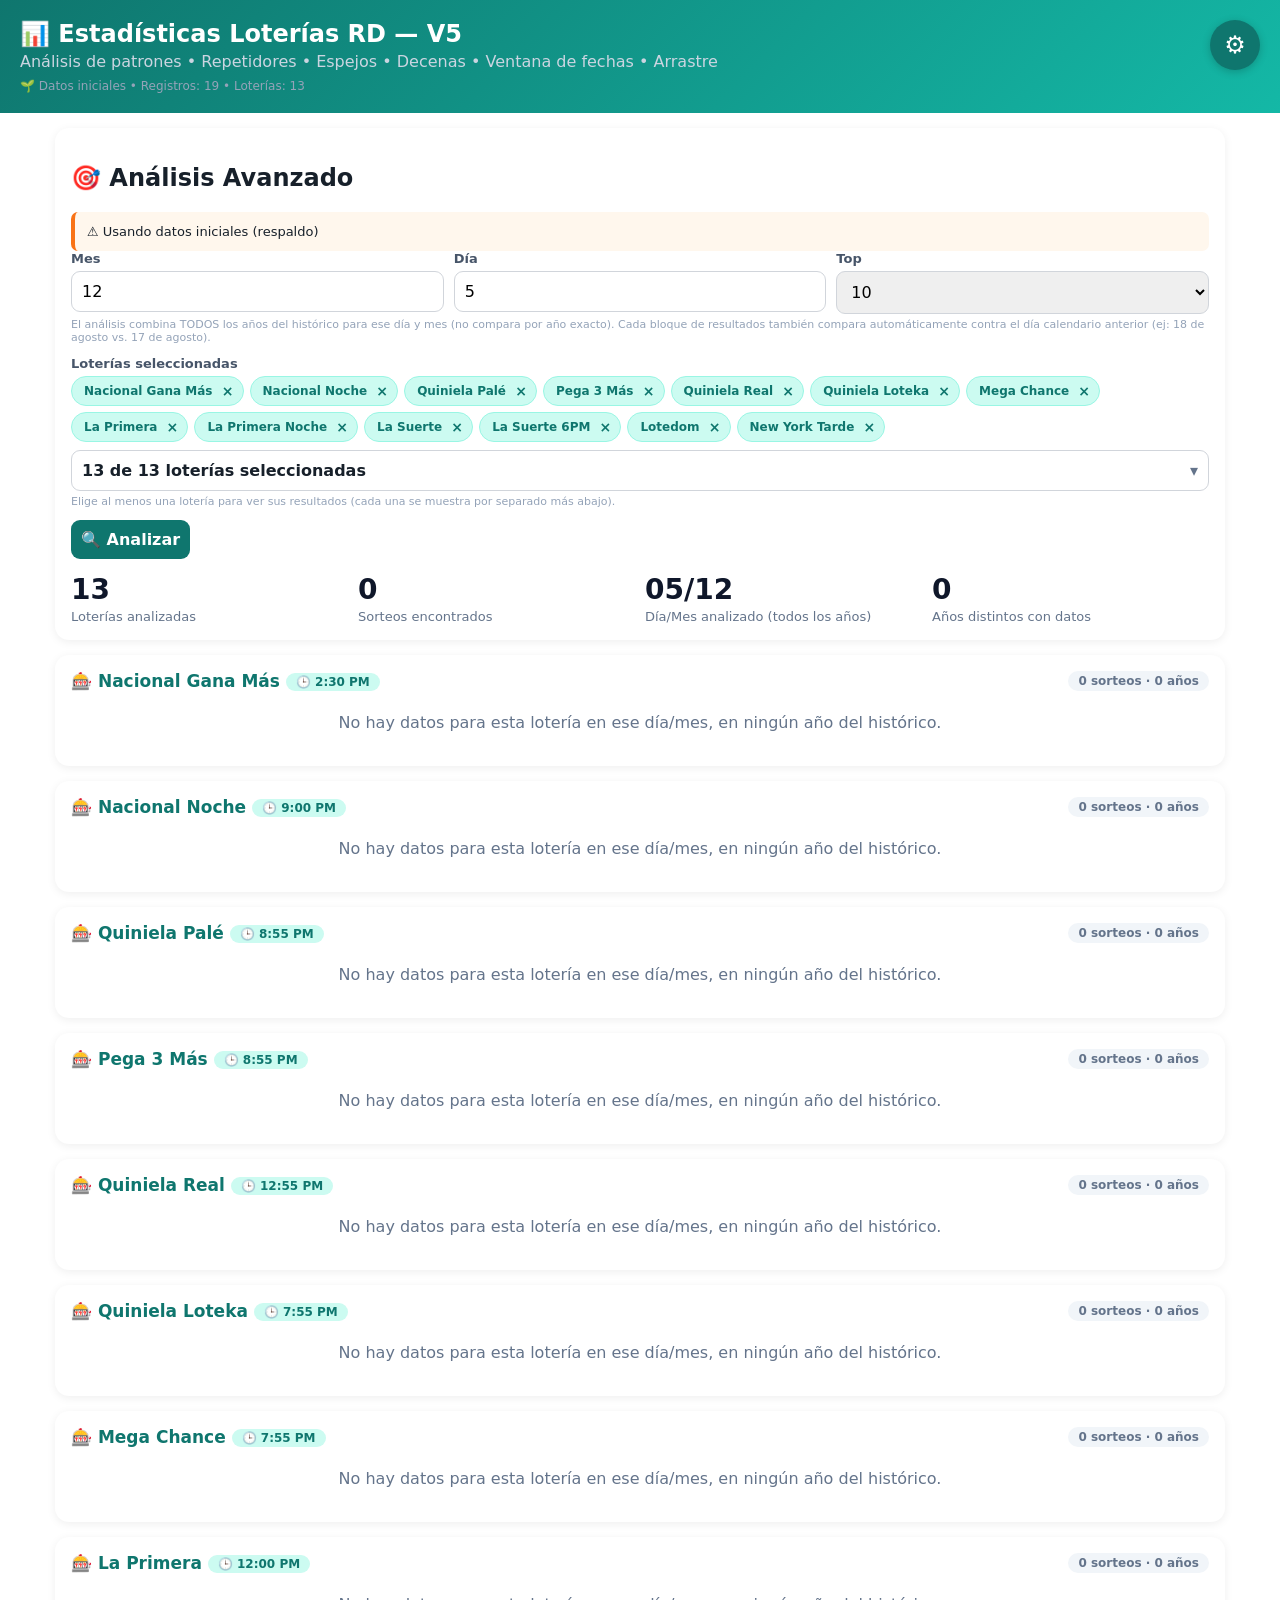
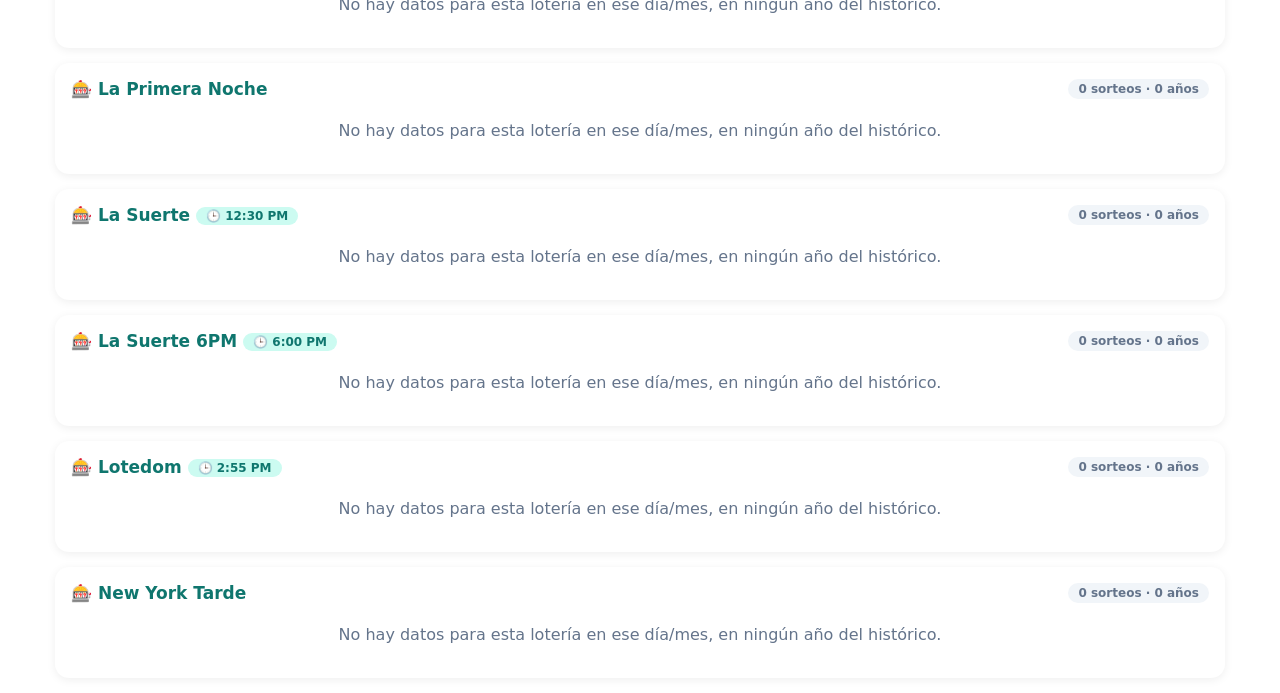
==== index.html @ 7880616b "actyualizar" ====
<!doctype html>
<html lang="es">
<head>
<meta charset="utf-8">
<meta name="viewport" content="width=device-width,initial-scale=1">
<title>Estadísticas RD · Versión 5</title>
<link rel="stylesheet" href="styles.css">
</head>
<body>
<header>
  <h1>📊 Estadísticas Loterías RD — V5</h1>
  <p>Análisis de patrones • Repetidores • Espejos • Decenas • Ventana de fechas • Arrastre</p>
  <div class="meta" id="data-source">Inicializando...</div>
  <div class="sync-banner" id="sync-banner"></div>
  <button class="settings-btn" onclick="toggleSettings()" title="Configuración">⚙️</button>
</header>

<main>
<section class="card">
  <h2>🎯 Análisis Avanzado</h2>
  <div id="data-init-status"></div>
  <div class="grid">
    <div><label>Mes</label><input id="month" type="number" min="1" max="12"></div>
    <div><label>Día</label><input id="day" type="number" min="1" max="31"></div>
    <div><label>Top</label><select id="top"><option value="10">10</option><option value="5">5</option><option value="15">15</option><option value="20">20</option></select></div>
  </div>
  <div class="hint">El análisis combina TODOS los años del histórico para ese día y mes (no compara por año exacto). Cada bloque de resultados también compara automáticamente contra el día calendario anterior (ej: 18 de agosto vs. 17 de agosto).</div>

  <div style="margin-top:12px">
    <label>Loterías seleccionadas</label>
    <div class="lottery-chips" id="lottery-chips">
      <span class="muted small" id="lottery-chips-empty">Ninguna lotería seleccionada todavía.</span>
    </div>

    <div class="lottery-dropdown" id="lottery-dropdown">
      <button type="button" class="lottery-dropdown-toggle" id="lottery-dropdown-toggle" onclick="toggleLotteryDropdown()">
        <span id="lottery-dropdown-label">Seleccionar loterías…</span>
        <span class="chev">▾</span>
      </button>
      <div class="lottery-dropdown-panel" id="lottery-dropdown-panel">
        <input id="lottery-search" type="text" placeholder="Buscar lotería... Ej: Nacional Gana   |   Nacional, Leidsa" oninput="handleLotterySearch()">
        <div class="hint">Espacios = coincide con TODAS las palabras (Y) · Comas = coincide con CUALQUIERA (O)</div>
        <div class="lottery-selector" id="lottery-selector" style="margin-top:8px"></div>
        <div class="actions" style="margin-top:8px">
          <button class="secondary" type="button" onclick="selectAllLotteries()">Seleccionar todas</button>
          <button class="secondary" type="button" onclick="clearAllLotteries()">Vaciar selección</button>
        </div>
      </div>
    </div>
    <div class="hint">Elige al menos una lotería para ver sus resultados (cada una se muestra por separado más abajo).</div>
  </div>

  <div class="actions"><button onclick="analyze()">🔍 Analizar</button></div>
  <div id="summary" class="grid" style="margin-top:14px"></div>
</section>

<div id="results-container"></div>

<section class="card settings-section">
  <h2>⚙️ Configuración</h2>
  <div class="data-status" id="data-source-badge" style="display:none"></div>
  <p class="muted">CSV: <b>fecha,loteria,n1,n2,n3</b>. Ejemplo: 2025-08-18,Leidsa,12,34,56 (el año se guarda pero el análisis combina todos los años)</p>
  <input id="file" type="file" accept=".csv,text/csv">
  <div class="actions">
    <button onclick="importCSV()">Importar CSV</button>
    <button class="secondary" onclick="downloadCSV()">Exportar histórico</button>
    <button class="secondary" onclick="refreshRemoteData(event)">Actualizar datos remotos</button>
    <button class="secondary" onclick="toggleHistory()">Ver tabla de datos</button>
    <button class="danger" onclick="resetData()">Restaurar datos iniciales</button>
  </div>
  <p id="status" class="muted" style="margin-top:8px"></p>

  <h3 style="margin-top:18px;font-size:15px">🕒 Horarios de los sorteos</h3>
  <p class="muted small">Horarios de referencia (lunes a sábado), pueden variar domingos/feriados o cambiar con el tiempo. Ajústalos si no coinciden con la realidad.</p>
  <div id="schedule-editor"></div>
  <div class="actions" style="margin-top:8px">
    <button class="secondary" type="button" onclick="saveScheduleFromEditor()">Guardar horarios</button>
  </div>
</section>

<section class="card history-section">
  <h2>📚 Datos Cargados (<span id="total-records">0</span> registros)</h2>
  <div id="history"></div>
  <div class="good small" style="margin-top:12px">✓ Base con 3+ años de histórico. Datos remoto se sincroniza automáticamente.</div>
  <div class="warning small">⚠️ El ranking describe frecuencias históricas. No predice sorteos ni cambia probabilidades matemáticas.</div>
</section>
</main>

<script src="script.js" defer></script>
</body>
</html>
---- styles.css ----
* {
  box-sizing: border-box;
}
body {
  margin: 0;
  background: #fff;
  color: #17202a;
  font-family: system-ui, -apple-system, Segoe UI, Roboto, sans-serif;
}

header {
  background: linear-gradient(135deg, #0f766e 0%, #14b8a6 100%);
  color: #fff;
  padding: 20px;
}
header h1 {
  margin: 0 0 4px;
  font-size: 24px;
}
header p {
  margin: 0;
  color: #cbd5e1;
}
header .meta {
  font-size: 12px;
  color: #94a3b8;
  margin-top: 8px;
}

main {
  max-width: 1200px;
  margin: auto;
  padding: 15px;
}
.card {
  background: #fff;
  border-radius: 14px;
  padding: 16px;
  margin-bottom: 15px;
  box-shadow: 0 2px 10px #0001;
}

.grid {
  display: grid;
  grid-template-columns: repeat(auto-fit, minmax(160px, 1fr));
  gap: 10px;
}
label {
  font-size: 13px;
  font-weight: 700;
  display: block;
  margin-bottom: 5px;
  color: #475569;
}

input, select, button {
  width: 100%;
  padding: 10px;
  border: 1px solid #d1d5db;
  border-radius: 9px;
  font: inherit;
}
button {
  background: #0f766e;
  color: #fff;
  border: 0;
  font-weight: 700;
  cursor: pointer;
  transition: all .2s;
}
button:hover {
  background: #0d6b63;
  transform: translateY(-1px);
  box-shadow: 0 4px 12px #0002;
}
button:active {
  transform: translateY(0);
}
button:disabled {
  opacity: .6;
  cursor: wait;
  transform: none;
}

.actions {
  display: flex;
  gap: 8px;
  flex-wrap: wrap;
  margin-top: 12px;
}
.actions button {
  width: auto;
}
.secondary {
  background: #e5e7eb;
  color: #111827;
}
.secondary:hover {
  background: #d1d5db;
}
.danger {
  background: #b91c1c;
}
/* BUG corregido: el hover original (#a16161) rompía el patrón "oscurecer un
   poco el mismo tono" que usan .secondary y el botón base; además el matiz
   marrón no correspondía al rojo de .danger. Ahora oscurece el mismo rojo. */
.danger:hover {
  background: #991b1b;
}

.loading {
  display: inline-flex;
  align-items: center;
  gap: 6px;
  color: #64748b;
  font-size: 13px;
}
.spinner {
  width: 14px;
  height: 14px;
  border: 2px solid #e5e7eb;
  border-top-color: #111827;
  border-radius: 50%;
  animation: spin .6s linear infinite;
}
@keyframes spin {
  to {
    transform: rotate(360deg);
  }
}

table {
  width: 100%;
  border-collapse: collapse;
  margin-top: 10px;
}
th, td {
  padding: 10px;
  border-bottom: 1px solid #e5e7eb;
  text-align: left;
}
th {
  background: #f8fafc;
  font-weight: 700;
  color: #334155;
  font-size: 13px;
}

.num {
  display: inline-block;
  padding: 5px 10px;
  border-radius: 6px;
  background: #eef2ff;
  font-weight: 800;
  font-size: 13px;
  margin: 2px;
  position: relative;
}
.num.hot {
  background: linear-gradient(135deg, #fecaca, #fca5a5);
  color: #991b1b;
}
.num.cold {
  background: linear-gradient(135deg, #cffafe, #a5f3fc);
  color: #164e63;
}
.num.recommended {
  background: linear-gradient(135deg, #e9d5ff, #d8b4fe);
  color: #581c87;
}
.hot::before {
  content: '🔥';
  margin-right: 4px;
}
.cold::before {
  content: '❄️';
  margin-right: 4px;
}
.recommended::before {
  content: '✨';
  margin-right: 4px;
}

.stars {
  letter-spacing: 2px;
  font-size: 18px;
  color: #fbbf24;
}

.stat {
  font-size: 28px;
  font-weight: 800;
  color: #0f172a;
}
.stat-label {
  font-size: 13px;
  color: #64748b;
  margin-top: 3px;
}

.muted {
  font-size: 13px;
  color: #64748b;
}
.warning {
  padding: 12px;
  background: #fff7ed;
  border-left: 4px solid #f97316;
  border-radius: 7px;
  margin-top: 12px;
  font-size: 13px;
}

.empty {
  padding: 18px;
  text-align: center;
  color: #64748b;
}
.good {
  background: #ecfdf5;
  border-left: 4px solid #10b981;
  padding: 10px;
  border-radius: 7px;
  color: #065f46;
}

.small {
  font-size: 12px;
}
.success {
  color: #059669;
  font-weight: 600;
}
.error {
  color: #dc2626;
  font-weight: 600;
}

.progress-bar-container {
  display: flex;
  align-items: center;
  gap: 8px;
  width: 100%;
}
.progress-bar {
  flex: 1;
  height: 20px;
  background: #f1f5f9;
  border-radius: 4px;
  overflow: hidden;
  position: relative;
}
.progress-fill {
  height: 100%;
  border-radius: 4px;
  display: flex;
  align-items: center;
  justify-content: center;
  font-size: 11px;
  color: #fff;
  font-weight: 700;
  transition: width .3s ease;
}
.progress-fill.bar-hot {
  background: linear-gradient(90deg, #f97316, #ef4444);
}
.progress-fill.bar-normal {
  background: linear-gradient(90deg, #3b82f6, #60a5fa);
}
.frequency-count {
  min-width: 35px;
  text-align: right;
  font-weight: 700;
}

.data-status {
  display: flex;
  align-items: center;
  gap: 6px;
  padding: 10px;
  background: #f0f9ff;
  border-radius: 7px;
  border-left: 4px solid #0284c7;
  font-size: 12px;
  margin-bottom: 10px;
}
.data-status.remote {
  border-left-color: #10b981;
}
.data-status.local {
  border-left-color: #f59e0b;
}
.data-status.seed {
  border-left-color: #8b5cf6;
}

.lottery-selector {
  max-height: 250px;
  overflow-y: auto;
  border: 1px solid #e5e7eb;
  border-radius: 6px;
  background: #fff;
}
.lottery-option {
  padding: 8px 12px;
  cursor: pointer;
  border-bottom: 1px solid #f1f5f9;
  transition: all .15s;
  background: #fff;
  color: #333;
}
.lottery-option:hover {
  background: #f0fdf4;
  color: #15803d;
}
.lottery-option.selected {
  background: #dcfce7;
  color: #15803d;
  font-weight: 700;
  border-left: 4px solid #22c55e;
}

.section-title {
  font-size: 12px;
  font-weight: 700;
  color: #94a3b8;
  padding: 6px 12px;
  background: #f8fafc;
  border-bottom: 1px solid #e5e7eb;
  margin: 0;
}

.insights-grid {
  display: grid;
  grid-template-columns: repeat(auto-fit, minmax(200px, 1fr));
  gap: 12px;
  margin-top: 12px;
}
.insight-card {
  background: linear-gradient(135deg, #f8fafc, #f1f5f9);
  border: 1px solid #e5e7eb;
  border-radius: 8px;
  padding: 12px;
  font-size: 12px;
}
.insight-card strong {
  display: block;
  color: #0f172a;
  margin-bottom: 4px;
}

.history-section {
  display: none;
}
.history-section.visible {
  display: block;
}
.settings-section {
  display: none;
}
.settings-section.visible {
  display: block;
}

.settings-btn {
  position: fixed;
  top: 20px;
  right: 20px;
  width: 50px;
  height: 50px;
  border-radius: 50%;
  background: #0f766e;
  color: #fff;
  border: none;
  font-size: 24px;
  cursor: pointer;
  box-shadow: 0 2px 8px #0003;
  z-index: 999;
}

.hint {
  font-size: 11px;
  color: #94a3b8;
  margin-top: 4px;
}

.sync-banner {
  display: none;
  align-items: center;
  gap: 8px;
  padding: 10px 12px;
  border-radius: 7px;
  font-size: 13px;
  font-weight: 600;
  margin-top: 10px;
}
.sync-banner.show {
  display: flex;
}
.sync-banner.syncing {
  background: #eff6ff;
  color: #1d4ed8;
  border-left: 4px solid #3b82f6;
}
.sync-banner.success {
  background: #ecfdf5;
  color: #065f46;
  border-left: 4px solid #10b981;
}
.sync-banner.error {
  background: #fef2f2;
  color: #991b1b;
  border-left: 4px solid #ef4444;
}

.rec-top3 {
  display: flex;
  gap: 10px;
  flex-wrap: wrap;
  margin-top: 6px;
}
.rec-chip {
  background: linear-gradient(135deg, #fde68a, #fbbf24);
  color: #78350f;
  border-radius: 10px;
  padding: 8px 12px;
  font-size: 12px;
  min-width: 90px;
  text-align: center;
  box-shadow: 0 2px 6px #0002;
}
.rec-chip .big {
  font-size: 20px;
  font-weight: 900;
  display: block;
}
.rec-chip .sub {
  font-size: 10px;
  opacity: .85;
}

/* ---- Chips de loterías seleccionadas ---- */
.lottery-chips {
  display: flex;
  flex-wrap: wrap;
  gap: 6px;
  margin-bottom: 8px;
  min-height: 32px;
  align-items: center;
}
.lottery-chip {
  display: inline-flex;
  align-items: center;
  gap: 6px;
  background: #ccfbf1;
  color: #0f766e;
  border: 1px solid #99f6e4;
  border-radius: 999px;
  padding: 5px 6px 5px 12px;
  font-size: 12px;
  font-weight: 700;
}
.lottery-chip button {
  width: auto;
  padding: 0;
  border: 0;
  background: transparent;
  color: #0f766e;
  font-weight: 900;
  font-size: 14px;
  line-height: 1;
  cursor: pointer;
  border-radius: 50%;
  width: 18px;
  height: 18px;
  display: inline-flex;
  align-items: center;
  justify-content: center;
}
.lottery-chip button:hover {
  background: #99f6e4;
  transform: none;
  box-shadow: none;
}

/* ---- Dropdown de loterías ---- */
.lottery-dropdown {
  position: relative;
}
.lottery-dropdown-toggle {
  display: flex;
  align-items: center;
  justify-content: space-between;
  background: #fff;
  color: #17202a;
  border: 1px solid #d1d5db;
  text-align: left;
  font-weight: 600;
}
.lottery-dropdown-toggle:hover {
  background: #f8fafc;
  transform: none;
  box-shadow: none;
}
.lottery-dropdown-toggle .chev {
  transition: transform .15s;
  color: #64748b;
}
.lottery-dropdown.open .lottery-dropdown-toggle .chev {
  transform: rotate(180deg);
}
.lottery-dropdown-panel {
  display: none;
  position: absolute;
  z-index: 50;
  top: calc(100% + 6px);
  left: 0;
  right: 0;
  background: #fff;
  border: 1px solid #d1d5db;
  border-radius: 10px;
  padding: 10px;
  box-shadow: 0 10px 30px #0002;
}
.lottery-dropdown.open .lottery-dropdown-panel {
  display: block;
}

/* ---- Resultados por lotería ---- */
.lottery-result-block {
  margin-bottom: 15px;
}
.lottery-result-block:last-child {
  margin-bottom: 0;
}
.lottery-result-header {
  display: flex;
  align-items: center;
  justify-content: space-between;
  margin-bottom: 4px;
}
.lottery-result-header h3 {
  margin: 0;
  font-size: 17px;
  color: #0f766e;
}
.lottery-result-header .badge-count {
  font-size: 12px;
  font-weight: 700;
  color: #64748b;
  background: #f1f5f9;
  border-radius: 999px;
  padding: 3px 10px;
}
.lottery-result-sub {
  font-size: 13px;
  font-weight: 700;
  color: #334155;
  margin: 14px 0 6px;
}

/* ---- Hora del sorteo dentro de cada opción del dropdown ---- */
.lottery-option {
  display: flex;
  align-items: center;
  justify-content: space-between;
  gap: 10px;
}
.lottery-option-name {
  flex: 1;
}
.lottery-option-hour {
  font-size: 11px;
  color: #64748b;
  white-space: nowrap;
}

/* ---- Hora del sorteo junto al nombre en cada bloque de resultados ---- */
.lottery-hour-tag {
  font-size: 12px;
  font-weight: 700;
  color: #0f766e;
  background: #ccfbf1;
  border-radius: 999px;
  padding: 2px 10px;
  vertical-align: middle;
}

/* ---- V4/V5: paneles nuevos (comparación, confianza, terminaciones, matriz) ---- */
.insight-card div + div {
  margin-top: 3px;
}
details summary::-webkit-details-marker {
  display: none;
}

/* ---- Editor de horarios (Configuración) ---- */
.schedule-row {
  display: grid;
  grid-template-columns: 1fr 130px;
  gap: 10px;
  align-items: center;
  padding: 6px 0;
  border-bottom: 1px solid #f1f5f9;
}
.schedule-row label {
  margin: 0;
  font-weight: 600;
  color: #334155;
}
.schedule-row input {
  padding: 6px 8px;
}
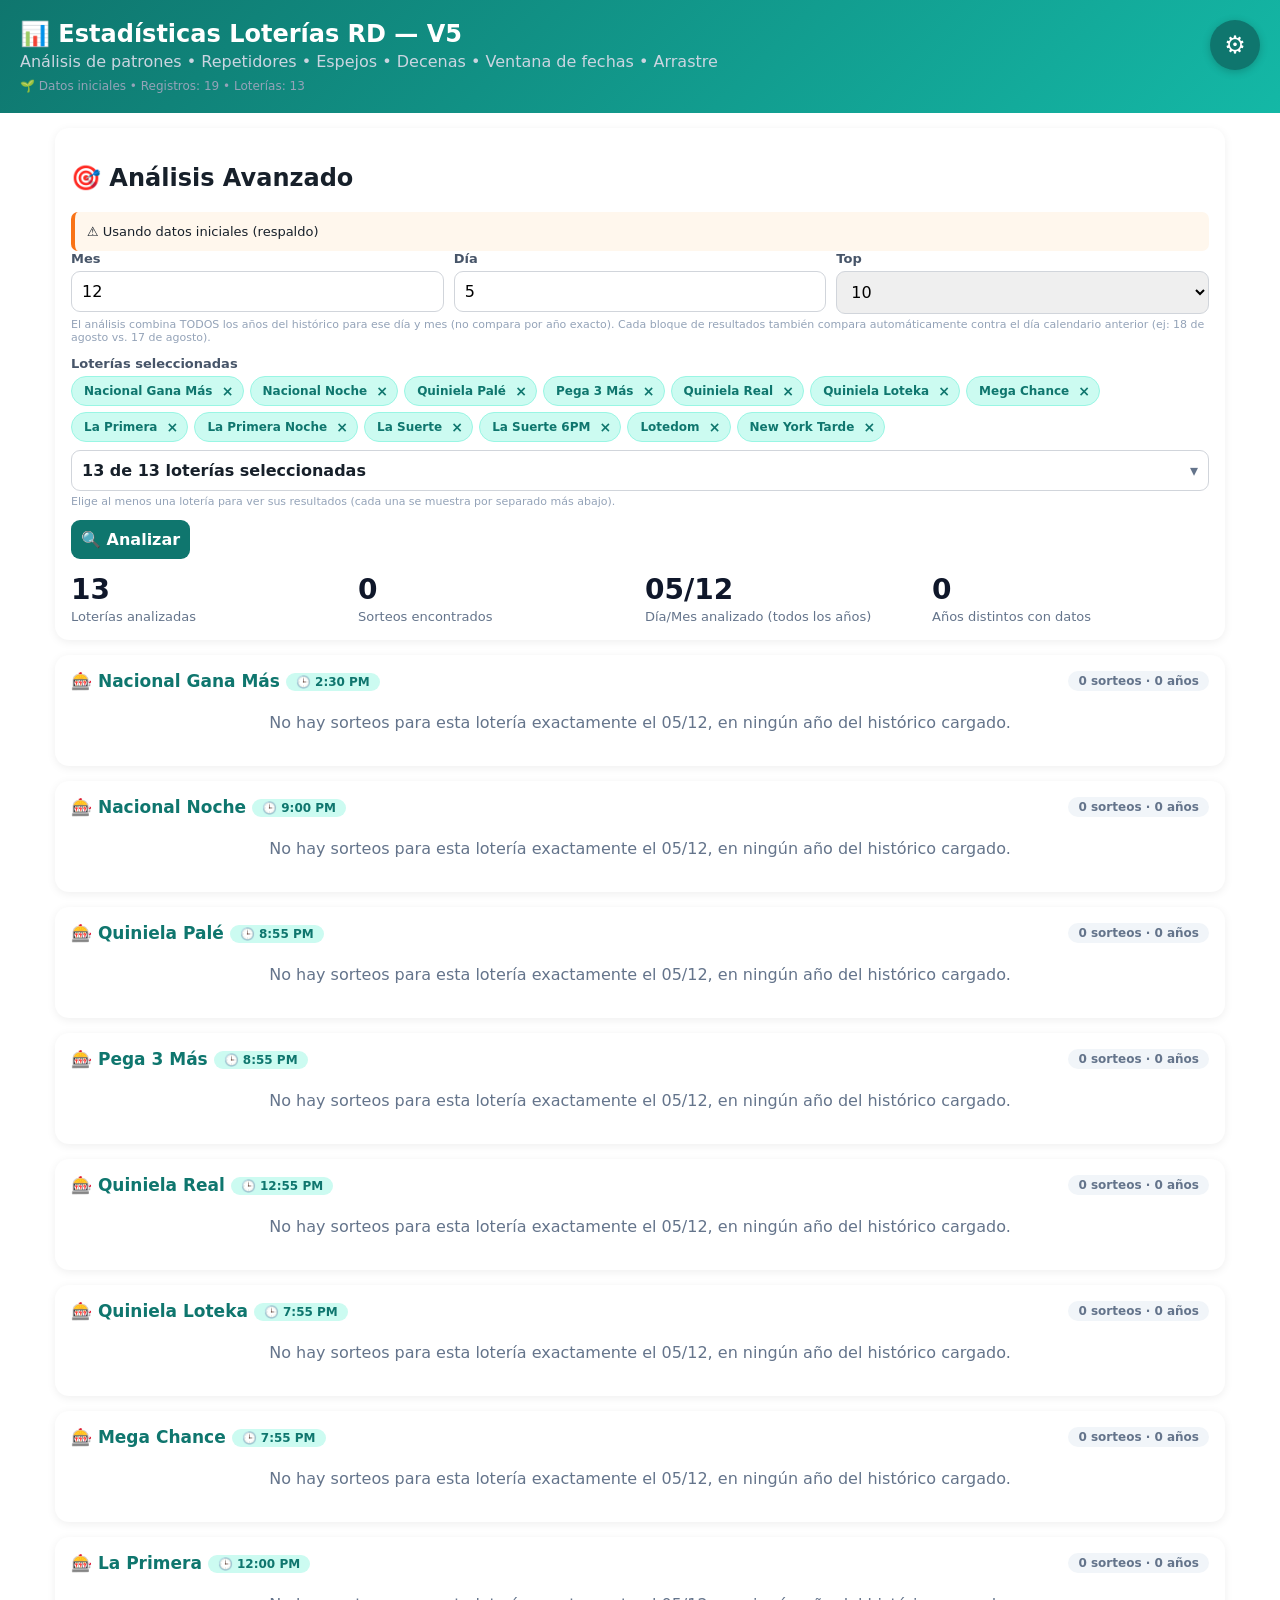
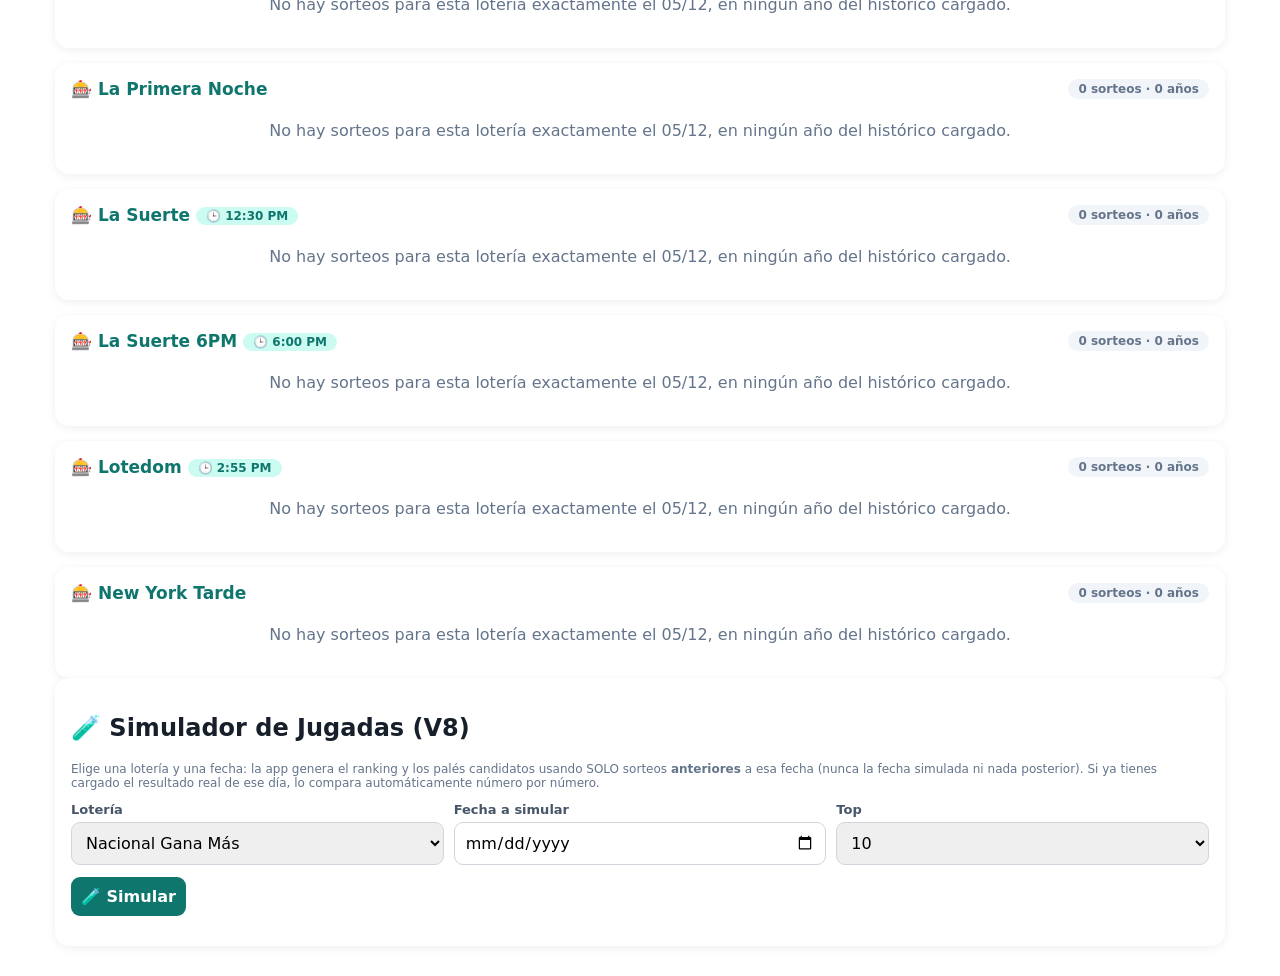
==== commit 2bf9e37f: "actualizar" ====
--- a/index.html
+++ b/index.html
@@ -56,6 +56,18 @@
 
 <div id="results-container"></div>
 
+<section class="card">
+  <h2>🧪 Simulador de Jugadas (V8)</h2>
+  <p class="muted small">Elige una lotería y una fecha: la app genera el ranking y los palés candidatos usando SOLO sorteos <b>anteriores</b> a esa fecha (nunca la fecha simulada ni nada posterior). Si ya tienes cargado el resultado real de ese día, lo compara automáticamente número por número.</p>
+  <div class="grid">
+    <div><label>Lotería</label><select id="sim-lottery"></select></div>
+    <div><label>Fecha a simular</label><input id="sim-date" type="date"></div>
+    <div><label>Top</label><select id="sim-top"><option value="10">10</option><option value="5">5</option><option value="15">15</option><option value="20">20</option></select></div>
+  </div>
+  <div class="actions"><button onclick="runSimulationFromUI()">🧪 Simular</button></div>
+  <div id="sim-results" style="margin-top:14px"></div>
+</section>
+
 <section class="card settings-section">
   <h2>⚙️ Configuración</h2>
   <div class="data-status" id="data-source-badge" style="display:none"></div>
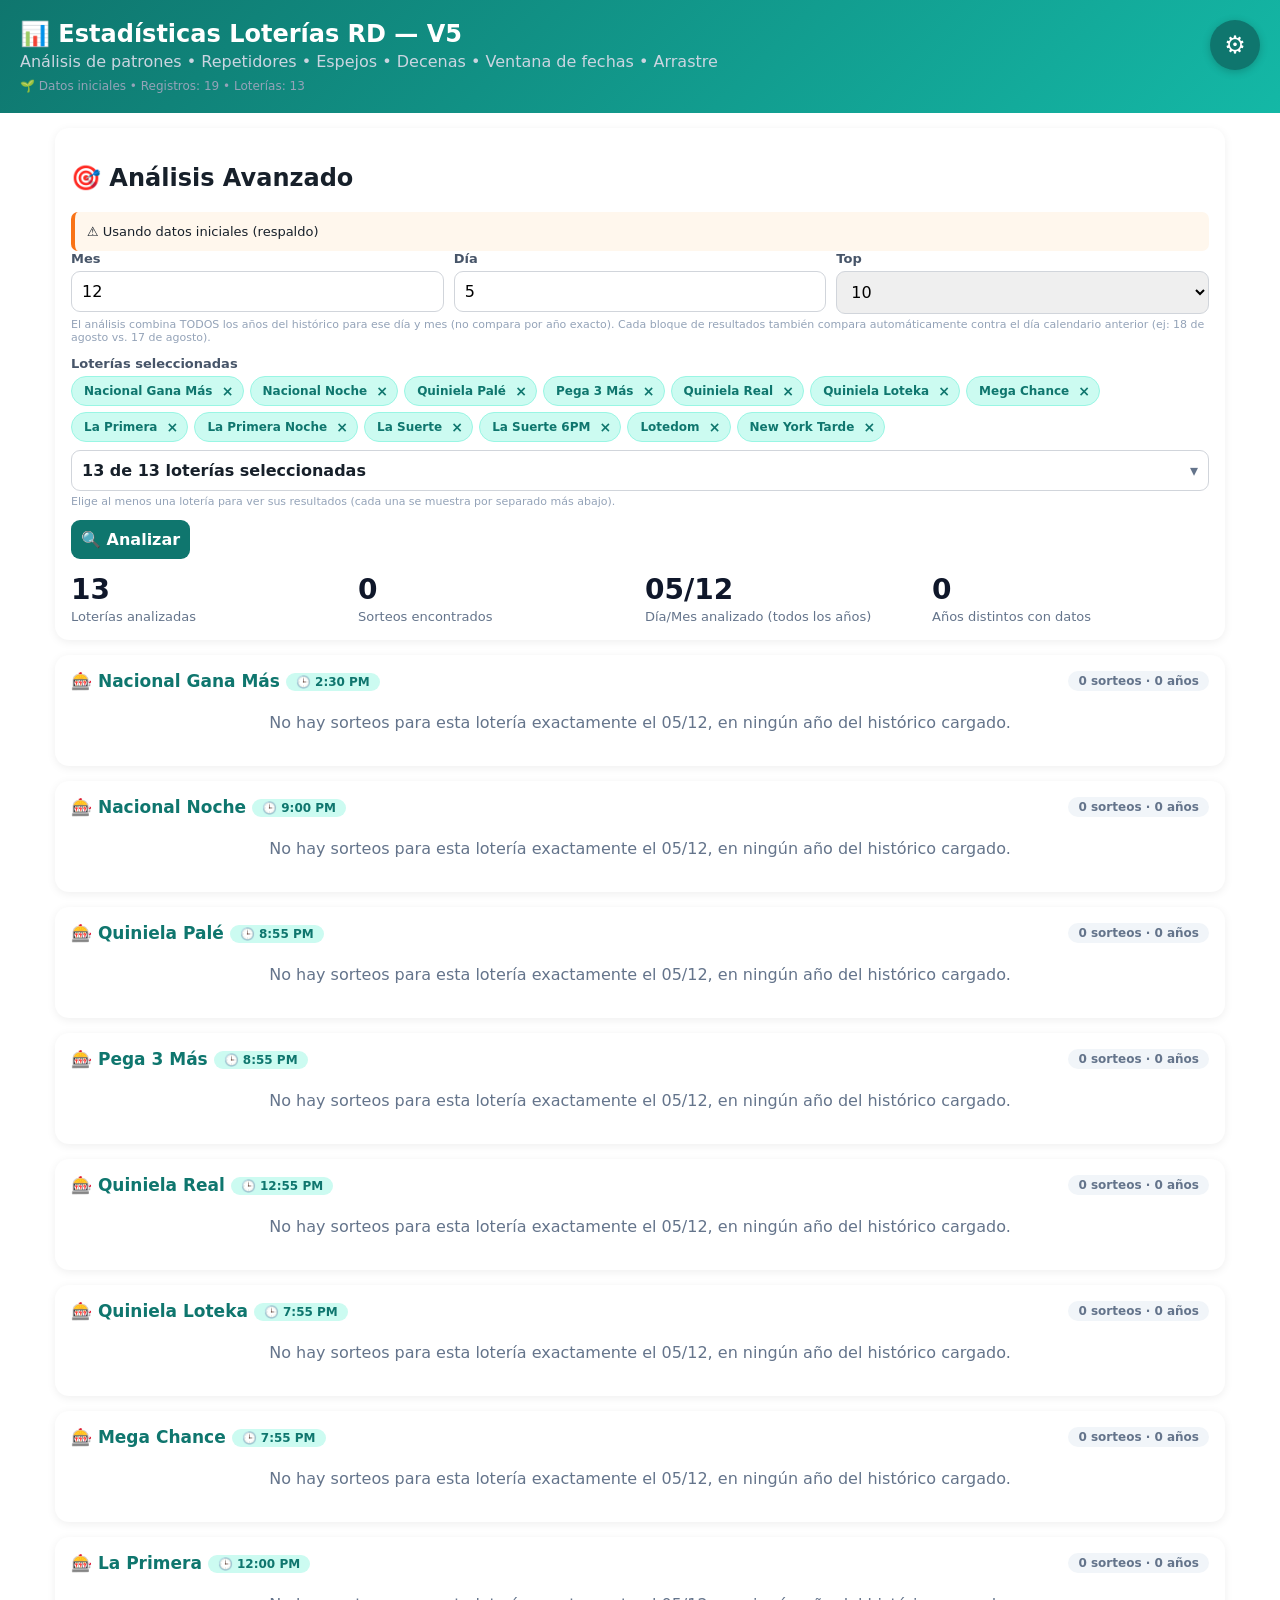
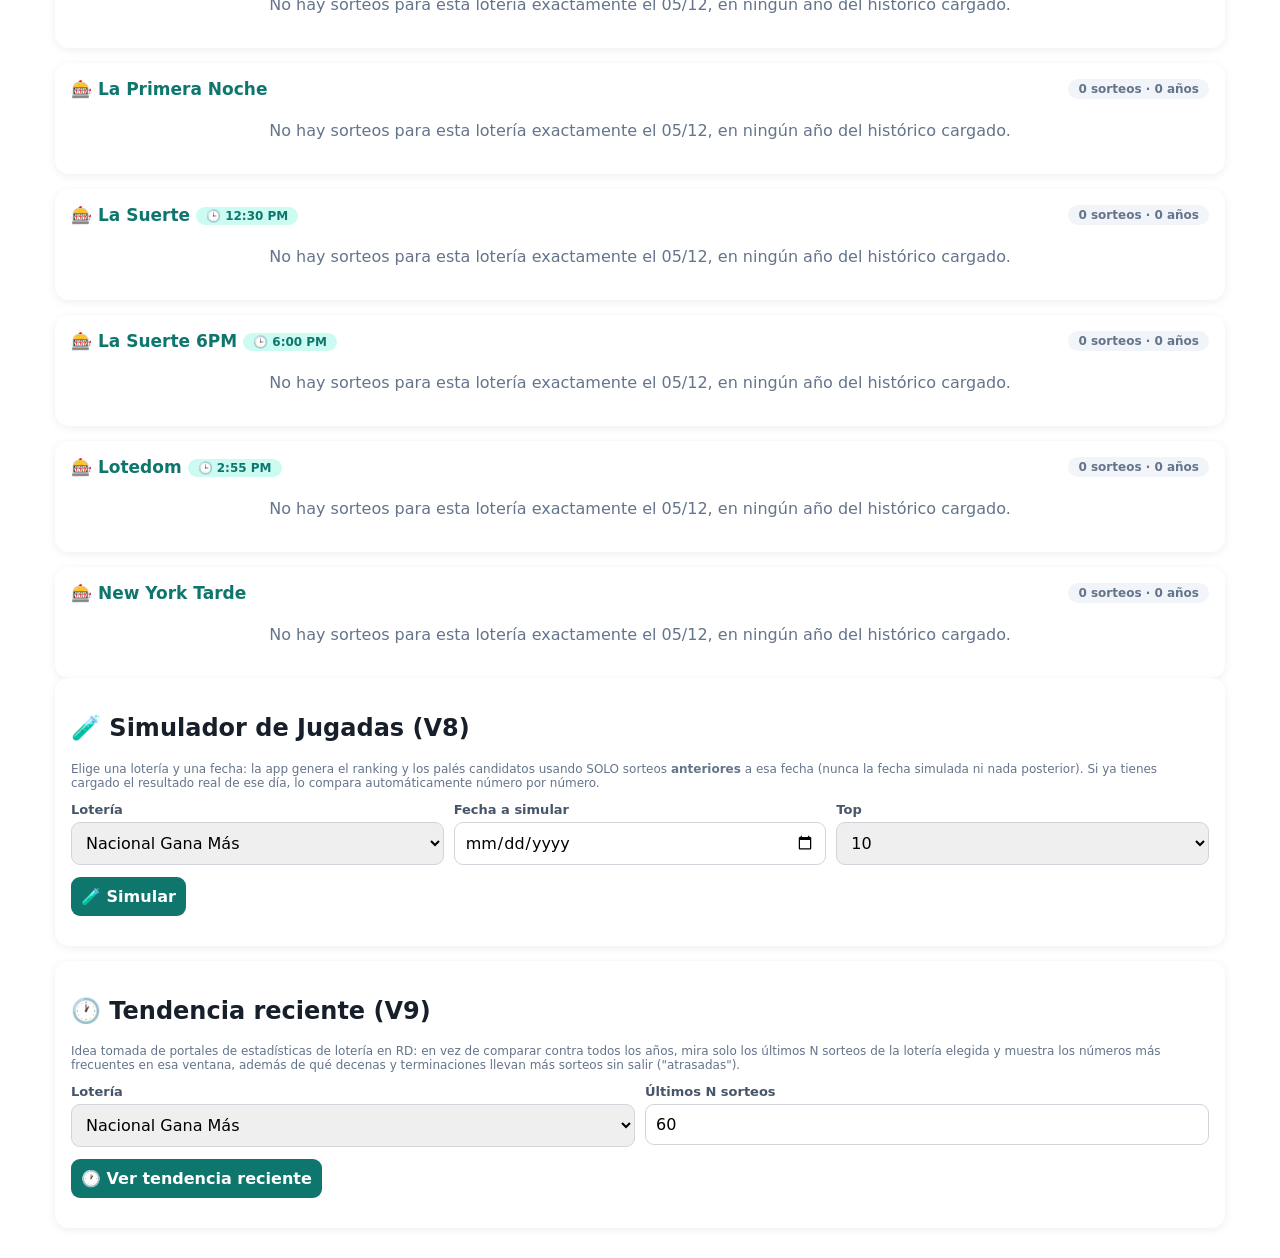
==== commit 4aeb1461: "actualizar" ====
--- a/index.html
+++ b/index.html
@@ -60,12 +60,23 @@
   <h2>🧪 Simulador de Jugadas (V8)</h2>
   <p class="muted small">Elige una lotería y una fecha: la app genera el ranking y los palés candidatos usando SOLO sorteos <b>anteriores</b> a esa fecha (nunca la fecha simulada ni nada posterior). Si ya tienes cargado el resultado real de ese día, lo compara automáticamente número por número.</p>
   <div class="grid">
-    <div><label>Lotería</label><select id="sim-lottery"></select></div>
+    <div><label>Lotería</label><select id="sim-lottery" class="single-lottery-select"></select></div>
     <div><label>Fecha a simular</label><input id="sim-date" type="date"></div>
     <div><label>Top</label><select id="sim-top"><option value="10">10</option><option value="5">5</option><option value="15">15</option><option value="20">20</option></select></div>
   </div>
   <div class="actions"><button onclick="runSimulationFromUI()">🧪 Simular</button></div>
   <div id="sim-results" style="margin-top:14px"></div>
+</section>
+
+<section class="card">
+  <h2>🕐 Tendencia reciente (V9)</h2>
+  <p class="muted small">Idea tomada de portales de estadísticas de lotería en RD: en vez de comparar contra todos los años, mira solo los últimos N sorteos de la lotería elegida y muestra los números más frecuentes en esa ventana, además de qué decenas y terminaciones llevan más sorteos sin salir ("atrasadas").</p>
+  <div class="grid">
+    <div><label>Lotería</label><select id="recent-lottery" class="single-lottery-select"></select></div>
+    <div><label>Últimos N sorteos</label><input id="recent-window" type="number" min="5" max="500" value="60"></div>
+  </div>
+  <div class="actions"><button onclick="runRecentTrendFromUI()">🕐 Ver tendencia reciente</button></div>
+  <div id="recent-results" style="margin-top:14px"></div>
 </section>
 
 <section class="card settings-section">
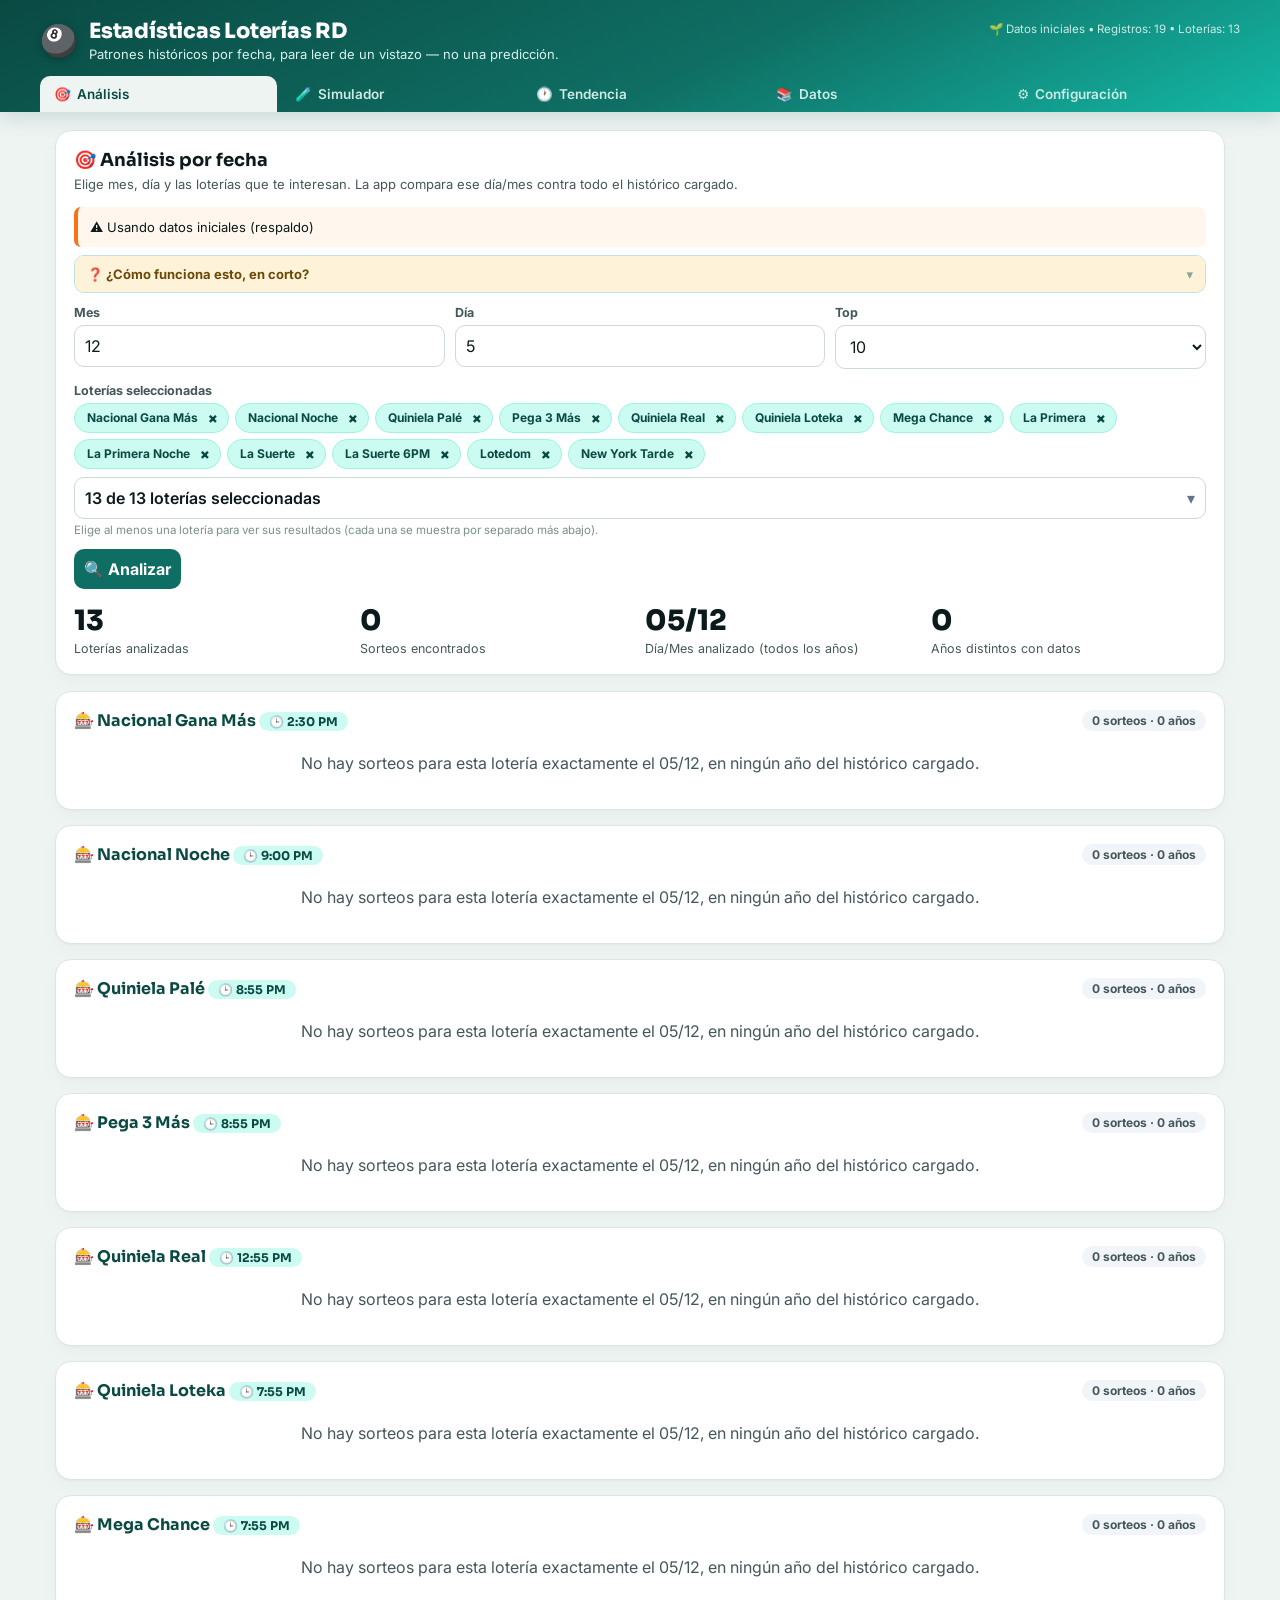
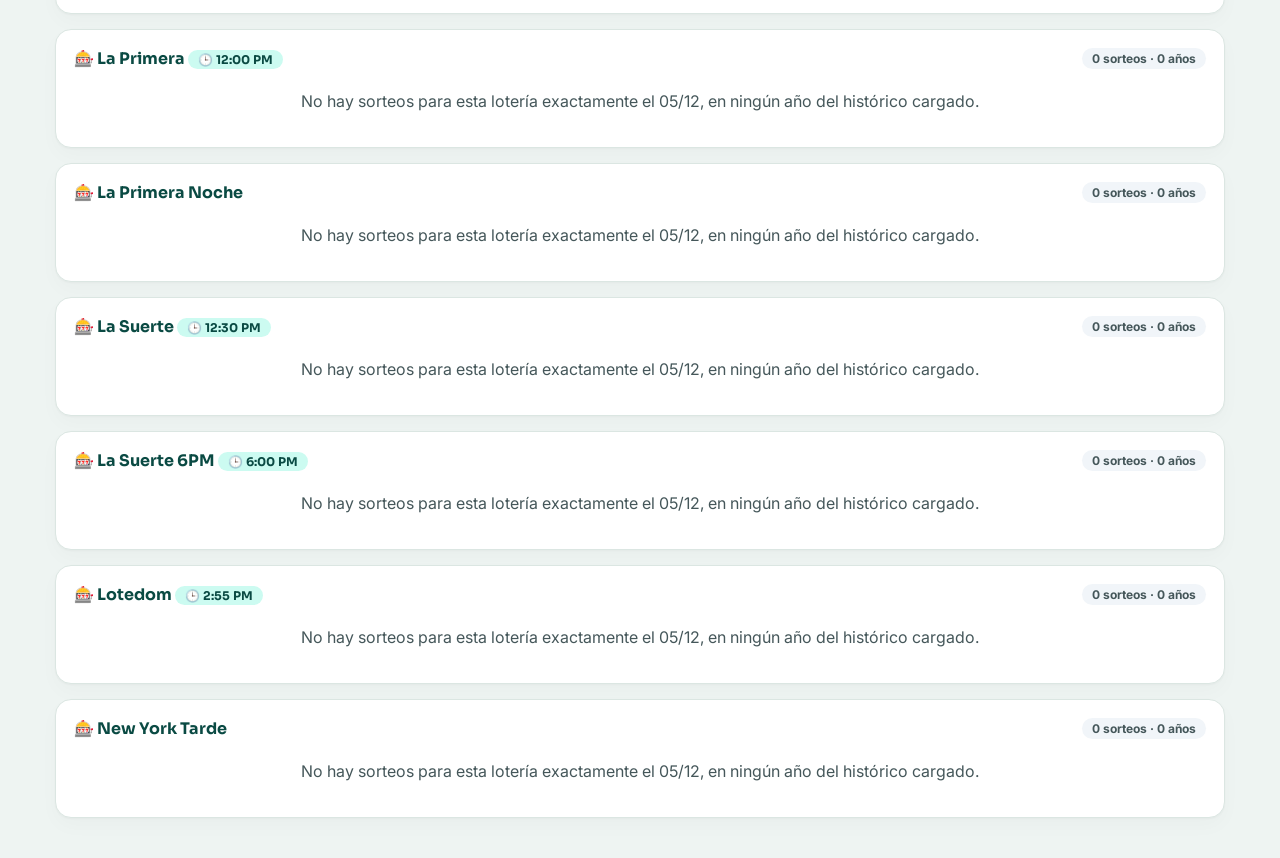
==== commit 287125b5: "actualizar" ====
--- a/index.html
+++ b/index.html
@@ -4,109 +4,160 @@
 <meta charset="utf-8">
 <meta name="viewport" content="width=device-width,initial-scale=1">
 <title>Estadísticas RD · Versión 5</title>
+<link rel="preconnect" href="https://fonts.googleapis.com">
+<link rel="preconnect" href="https://fonts.gstatic.com" crossorigin>
+<link href="https://fonts.googleapis.com/css2?family=Sora:wght@600;700;800&family=Inter:wght@400;500;600;700&family=JetBrains+Mono:wght@600;800&display=swap" rel="stylesheet">
 <link rel="stylesheet" href="styles.css">
 </head>
 <body>
 <header>
-  <h1>📊 Estadísticas Loterías RD — V5</h1>
-  <p>Análisis de patrones • Repetidores • Espejos • Decenas • Ventana de fechas • Arrastre</p>
-  <div class="meta" id="data-source">Inicializando...</div>
+  <div class="header-inner">
+    <div class="brand">
+      <span class="brand-mark">🎱</span>
+      <div>
+        <h1>Estadísticas Loterías RD</h1>
+        <p>Patrones históricos por fecha, para leer de un vistazo — no una predicción.</p>
+      </div>
+    </div>
+    <div class="meta" id="data-source">Inicializando...</div>
+  </div>
   <div class="sync-banner" id="sync-banner"></div>
-  <button class="settings-btn" onclick="toggleSettings()" title="Configuración">⚙️</button>
+
+  <nav class="tabs" id="tabs" aria-label="Secciones">
+    <button type="button" class="tab-btn active" data-tab="analysis" onclick="switchTab('analysis')">🎯 <span>Análisis</span></button>
+    <button type="button" class="tab-btn" data-tab="simulator" onclick="switchTab('simulator')">🧪 <span>Simulador</span></button>
+    <button type="button" class="tab-btn" data-tab="trend" onclick="switchTab('trend')">🕐 <span>Tendencia</span></button>
+    <button type="button" class="tab-btn" data-tab="data" onclick="switchTab('data')">📚 <span>Datos</span></button>
+    <button type="button" class="tab-btn" data-tab="settings" onclick="switchTab('settings')">⚙️ <span>Configuración</span></button>
+  </nav>
 </header>
 
 <main>
-<section class="card">
-  <h2>🎯 Análisis Avanzado</h2>
-  <div id="data-init-status"></div>
-  <div class="grid">
-    <div><label>Mes</label><input id="month" type="number" min="1" max="12"></div>
-    <div><label>Día</label><input id="day" type="number" min="1" max="31"></div>
-    <div><label>Top</label><select id="top"><option value="10">10</option><option value="5">5</option><option value="15">15</option><option value="20">20</option></select></div>
-  </div>
-  <div class="hint">El análisis combina TODOS los años del histórico para ese día y mes (no compara por año exacto). Cada bloque de resultados también compara automáticamente contra el día calendario anterior (ej: 18 de agosto vs. 17 de agosto).</div>
 
-  <div style="margin-top:12px">
-    <label>Loterías seleccionadas</label>
-    <div class="lottery-chips" id="lottery-chips">
-      <span class="muted small" id="lottery-chips-empty">Ninguna lotería seleccionada todavía.</span>
+<div class="tab-panel active" data-tab-panel="analysis">
+  <section class="card">
+    <div class="card-head">
+      <h2>🎯 Análisis por fecha</h2>
+      <p class="card-sub">Elige mes, día y las loterías que te interesan. La app compara ese día/mes contra todo el histórico cargado.</p>
+    </div>
+    <div id="data-init-status"></div>
+
+    <details class="acc acc-intro">
+      <summary class="acc-summary">❓ ¿Cómo funciona esto, en corto?</summary>
+      <div class="acc-body">
+        <p class="small">Para la fecha que elijas, la app junta <b>todos los años</b> del histórico en que hubo sorteo ese mismo día/mes, y arma un ranking de números y palés según qué tan seguido y recientemente han salido. También compara automáticamente contra el día calendario anterior.</p>
+        <p class="small muted">⚠️ Es una descripción de frecuencias pasadas, no una predicción: no cambia las probabilidades matemáticas de ningún sorteo futuro.</p>
+      </div>
+    </details>
+
+    <div class="grid" style="margin-top:12px">
+      <div><label>Mes</label><input id="month" type="number" min="1" max="12"></div>
+      <div><label>Día</label><input id="day" type="number" min="1" max="31"></div>
+      <div><label>Top</label><select id="top"><option value="10">10</option><option value="5">5</option><option value="15">15</option><option value="20">20</option></select></div>
     </div>
 
-    <div class="lottery-dropdown" id="lottery-dropdown">
-      <button type="button" class="lottery-dropdown-toggle" id="lottery-dropdown-toggle" onclick="toggleLotteryDropdown()">
-        <span id="lottery-dropdown-label">Seleccionar loterías…</span>
-        <span class="chev">▾</span>
-      </button>
-      <div class="lottery-dropdown-panel" id="lottery-dropdown-panel">
-        <input id="lottery-search" type="text" placeholder="Buscar lotería... Ej: Nacional Gana   |   Nacional, Leidsa" oninput="handleLotterySearch()">
-        <div class="hint">Espacios = coincide con TODAS las palabras (Y) · Comas = coincide con CUALQUIERA (O)</div>
-        <div class="lottery-selector" id="lottery-selector" style="margin-top:8px"></div>
-        <div class="actions" style="margin-top:8px">
-          <button class="secondary" type="button" onclick="selectAllLotteries()">Seleccionar todas</button>
-          <button class="secondary" type="button" onclick="clearAllLotteries()">Vaciar selección</button>
+    <div style="margin-top:14px">
+      <label>Loterías seleccionadas</label>
+      <div class="lottery-chips" id="lottery-chips">
+        <span class="muted small" id="lottery-chips-empty">Ninguna lotería seleccionada todavía.</span>
+      </div>
+
+      <div class="lottery-dropdown" id="lottery-dropdown">
+        <button type="button" class="lottery-dropdown-toggle" id="lottery-dropdown-toggle" onclick="toggleLotteryDropdown()">
+          <span id="lottery-dropdown-label">Seleccionar loterías…</span>
+          <span class="chev">▾</span>
+        </button>
+        <div class="lottery-dropdown-panel" id="lottery-dropdown-panel">
+          <input id="lottery-search" type="text" placeholder="Buscar lotería... Ej: Nacional Gana   |   Nacional, Leidsa" oninput="handleLotterySearch()">
+          <div class="hint">Espacios = coincide con TODAS las palabras (Y) · Comas = coincide con CUALQUIERA (O)</div>
+          <div class="lottery-selector" id="lottery-selector" style="margin-top:8px"></div>
+          <div class="actions" style="margin-top:8px">
+            <button class="secondary" type="button" onclick="selectAllLotteries()">Seleccionar todas</button>
+            <button class="secondary" type="button" onclick="clearAllLotteries()">Vaciar selección</button>
+          </div>
         </div>
       </div>
+      <div class="hint">Elige al menos una lotería para ver sus resultados (cada una se muestra por separado más abajo).</div>
     </div>
-    <div class="hint">Elige al menos una lotería para ver sus resultados (cada una se muestra por separado más abajo).</div>
-  </div>
 
-  <div class="actions"><button onclick="analyze()">🔍 Analizar</button></div>
-  <div id="summary" class="grid" style="margin-top:14px"></div>
-</section>
+    <div class="actions"><button onclick="analyze()">🔍 Analizar</button></div>
+    <div id="summary" class="grid" style="margin-top:14px"></div>
+  </section>
 
-<div id="results-container"></div>
+  <div id="results-container"></div>
+</div>
 
-<section class="card">
-  <h2>🧪 Simulador de Jugadas (V8)</h2>
-  <p class="muted small">Elige una lotería y una fecha: la app genera el ranking y los palés candidatos usando SOLO sorteos <b>anteriores</b> a esa fecha (nunca la fecha simulada ni nada posterior). Si ya tienes cargado el resultado real de ese día, lo compara automáticamente número por número.</p>
-  <div class="grid">
-    <div><label>Lotería</label><select id="sim-lottery" class="single-lottery-select"></select></div>
-    <div><label>Fecha a simular</label><input id="sim-date" type="date"></div>
-    <div><label>Top</label><select id="sim-top"><option value="10">10</option><option value="5">5</option><option value="15">15</option><option value="20">20</option></select></div>
-  </div>
-  <div class="actions"><button onclick="runSimulationFromUI()">🧪 Simular</button></div>
-  <div id="sim-results" style="margin-top:14px"></div>
-</section>
+<div class="tab-panel" data-tab-panel="simulator">
+  <section class="card">
+    <div class="card-head">
+      <h2>🧪 Simulador de jugadas</h2>
+      <p class="card-sub">Elige una lotería y una fecha: se genera el ranking y los palés candidatos usando <b>solo</b> sorteos anteriores a esa fecha — nunca la fecha simulada ni nada posterior. Si ya tienes el resultado real cargado, se compara automáticamente.</p>
+    </div>
+    <div class="grid">
+      <div><label>Lotería</label><select id="sim-lottery" class="single-lottery-select"></select></div>
+      <div><label>Fecha a simular</label><input id="sim-date" type="date"></div>
+      <div><label>Top</label><select id="sim-top"><option value="10">10</option><option value="5">5</option><option value="15">15</option><option value="20">20</option></select></div>
+    </div>
+    <div class="actions"><button onclick="runSimulationFromUI()">🧪 Simular</button></div>
+    <div id="sim-results" style="margin-top:14px"></div>
+  </section>
+</div>
 
-<section class="card">
-  <h2>🕐 Tendencia reciente (V9)</h2>
-  <p class="muted small">Idea tomada de portales de estadísticas de lotería en RD: en vez de comparar contra todos los años, mira solo los últimos N sorteos de la lotería elegida y muestra los números más frecuentes en esa ventana, además de qué decenas y terminaciones llevan más sorteos sin salir ("atrasadas").</p>
-  <div class="grid">
-    <div><label>Lotería</label><select id="recent-lottery" class="single-lottery-select"></select></div>
-    <div><label>Últimos N sorteos</label><input id="recent-window" type="number" min="5" max="500" value="60"></div>
-  </div>
-  <div class="actions"><button onclick="runRecentTrendFromUI()">🕐 Ver tendencia reciente</button></div>
-  <div id="recent-results" style="margin-top:14px"></div>
-</section>
+<div class="tab-panel" data-tab-panel="trend">
+  <section class="card">
+    <div class="card-head">
+      <h2>🕐 Tendencia reciente</h2>
+      <p class="card-sub">En vez de comparar contra todos los años, mira solo los últimos N sorteos de la lotería elegida: qué números salen más en esa ventana, y qué decenas/terminaciones llevan más tiempo sin salir ("atrasadas").</p>
+    </div>
+    <div class="grid">
+      <div><label>Lotería</label><select id="recent-lottery" class="single-lottery-select"></select></div>
+      <div><label>Últimos N sorteos</label><input id="recent-window" type="number" min="5" max="500" value="60"></div>
+    </div>
+    <div class="actions"><button onclick="runRecentTrendFromUI()">🕐 Ver tendencia reciente</button></div>
+    <div id="recent-results" style="margin-top:14px"></div>
+  </section>
+</div>
 
-<section class="card settings-section">
-  <h2>⚙️ Configuración</h2>
-  <div class="data-status" id="data-source-badge" style="display:none"></div>
-  <p class="muted">CSV: <b>fecha,loteria,n1,n2,n3</b>. Ejemplo: 2025-08-18,Leidsa,12,34,56 (el año se guarda pero el análisis combina todos los años)</p>
-  <input id="file" type="file" accept=".csv,text/csv">
-  <div class="actions">
-    <button onclick="importCSV()">Importar CSV</button>
-    <button class="secondary" onclick="downloadCSV()">Exportar histórico</button>
-    <button class="secondary" onclick="refreshRemoteData(event)">Actualizar datos remotos</button>
-    <button class="secondary" onclick="toggleHistory()">Ver tabla de datos</button>
-    <button class="danger" onclick="resetData()">Restaurar datos iniciales</button>
-  </div>
-  <p id="status" class="muted" style="margin-top:8px"></p>
+<div class="tab-panel" data-tab-panel="data">
+  <section class="card">
+    <div class="card-head">
+      <h2>📚 Datos cargados <span class="badge-count" id="total-records-badge">0</span></h2>
+      <p class="card-sub">Todos los sorteos que tiene la app en este momento, más recientes primero.</p>
+    </div>
+    <span id="total-records" style="display:none">0</span>
+    <div id="history"></div>
+    <div class="good small" style="margin-top:12px">✓ Base con 3+ años de histórico. Los datos remotos se sincronizan automáticamente.</div>
+    <div class="warning small">⚠️ El ranking describe frecuencias históricas. No predice sorteos ni cambia probabilidades matemáticas.</div>
+  </section>
+</div>
 
-  <h3 style="margin-top:18px;font-size:15px">🕒 Horarios de los sorteos</h3>
-  <p class="muted small">Horarios de referencia (lunes a sábado), pueden variar domingos/feriados o cambiar con el tiempo. Ajústalos si no coinciden con la realidad.</p>
-  <div id="schedule-editor"></div>
-  <div class="actions" style="margin-top:8px">
-    <button class="secondary" type="button" onclick="saveScheduleFromEditor()">Guardar horarios</button>
-  </div>
-</section>
+<div class="tab-panel" data-tab-panel="settings">
+  <section class="card">
+    <div class="card-head">
+      <h2>⚙️ Configuración</h2>
+      <p class="card-sub">Importa o exporta tu histórico, sincroniza datos remotos y ajusta los horarios de sorteo.</p>
+    </div>
+    <div class="data-status" id="data-source-badge" style="display:none"></div>
+    <p class="muted">CSV: <b>fecha,loteria,n1,n2,n3</b>. Ejemplo: 2025-08-18,Leidsa,12,34,56 (el año se guarda, pero el análisis combina todos los años)</p>
+    <input id="file" type="file" accept=".csv,text/csv">
+    <div class="actions">
+      <button onclick="importCSV()">Importar CSV</button>
+      <button class="secondary" onclick="downloadCSV()">Exportar histórico</button>
+      <button class="secondary" onclick="refreshRemoteData(event)">Actualizar datos remotos</button>
+      <button class="secondary" onclick="switchTab('data')">Ver tabla de datos</button>
+      <button class="danger" onclick="resetData()">Restaurar datos iniciales</button>
+    </div>
+    <p id="status" class="muted" style="margin-top:8px"></p>
 
-<section class="card history-section">
-  <h2>📚 Datos Cargados (<span id="total-records">0</span> registros)</h2>
-  <div id="history"></div>
-  <div class="good small" style="margin-top:12px">✓ Base con 3+ años de histórico. Datos remoto se sincroniza automáticamente.</div>
-  <div class="warning small">⚠️ El ranking describe frecuencias históricas. No predice sorteos ni cambia probabilidades matemáticas.</div>
-</section>
+    <h3 style="margin-top:18px;font-size:15px">🕒 Horarios de los sorteos</h3>
+    <p class="muted small">Horarios de referencia (lunes a sábado); pueden variar domingos/feriados o cambiar con el tiempo. Ajústalos si no coinciden con la realidad.</p>
+    <div id="schedule-editor"></div>
+    <div class="actions" style="margin-top:8px">
+      <button class="secondary" type="button" onclick="saveScheduleFromEditor()">Guardar horarios</button>
+    </div>
+  </section>
+</div>
+
 </main>
 
 <script src="script.js" defer></script>
--- a/styles.css
+++ b/styles.css
@@ -1,43 +1,172 @@
+/* ============================================
+   TOKENS
+   Paleta: teal profundo de marca + fondo verde-grisáceo cálido (no blanco
+   puro, no beige genérico) + oro para "caliente"/acento numérico. Los
+   colores semánticos (.hot=rojo, .cold=cian, .recommended=morado) se
+   mantienen tal cual porque ya cargan significado funcional en toda la app.
+   Tipografía: Sora para títulos/cifras grandes (geométrica, con carácter),
+   Inter para texto de lectura, JetBrains Mono para los dígitos de cada
+   número/bola — refuerza que el contenido central son NÚMEROS.
+   ============================================ */
+:root {
+  --ink: #0c1a1c;
+  --ink-soft: #45575a;
+  --paper: #eef4f2;
+  --surface: #ffffff;
+  --line: #dbe6e2;
+  --brand: #0f6e63;
+  --brand-2: #14b8a6;
+  --brand-deep: #0a4a43;
+  --gold: #c98a12;
+  --gold-soft: #fef3d9;
+  --font-display: "Sora", system-ui, sans-serif;
+  --font-body: "Inter", system-ui, -apple-system, Segoe UI, Roboto, sans-serif;
+  --font-mono: "JetBrains Mono", ui-monospace, Menlo, monospace;
+}
+
 * {
   box-sizing: border-box;
 }
 body {
   margin: 0;
-  background: #fff;
-  color: #17202a;
-  font-family: system-ui, -apple-system, Segoe UI, Roboto, sans-serif;
-}
-
+  background: var(--paper);
+  color: var(--ink);
+  font-family: var(--font-body);
+  -webkit-font-smoothing: antialiased;
+}
+
+/* ============================================
+   HEADER + PESTAÑAS
+   ============================================ */
 header {
-  background: linear-gradient(135deg, #0f766e 0%, #14b8a6 100%);
+  background: linear-gradient(155deg, var(--brand-deep) 0%, var(--brand) 55%, var(--brand-2) 100%);
   color: #fff;
-  padding: 20px;
+  padding: 18px 20px 0;
+  position: sticky;
+  top: 0;
+  z-index: 40;
+  box-shadow: 0 6px 20px #0a4a4326;
+}
+.header-inner {
+  display: flex;
+  align-items: flex-start;
+  justify-content: space-between;
+  gap: 16px;
+  flex-wrap: wrap;
+  max-width: 1200px;
+  margin: 0 auto;
+}
+.brand {
+  display: flex;
+  align-items: center;
+  gap: 12px;
+}
+.brand-mark {
+  font-size: 30px;
+  line-height: 1;
+  filter: drop-shadow(0 2px 4px #0004);
 }
 header h1 {
-  margin: 0 0 4px;
-  font-size: 24px;
+  margin: 0 0 2px;
+  font-family: var(--font-display);
+  font-weight: 800;
+  font-size: 21px;
+  letter-spacing: -.01em;
 }
 header p {
   margin: 0;
-  color: #cbd5e1;
+  color: #d9f2ee;
+  font-size: 13px;
 }
 header .meta {
-  font-size: 12px;
-  color: #94a3b8;
-  margin-top: 8px;
+  font-size: 11.5px;
+  color: #cdeae5;
+  padding-top: 4px;
+  text-align: right;
+}
+
+.tabs {
+  max-width: 1200px;
+  margin: 14px auto 0;
+  display: flex;
+  gap: 4px;
+  overflow-x: auto;
+  scrollbar-width: none;
+}
+.tabs::-webkit-scrollbar {
+  display: none;
+}
+.tab-btn {
+  appearance: none;
+  border: none;
+  background: transparent;
+  color: #cdeae5;
+  font: inherit;
+  font-family: var(--font-body);
+  font-weight: 600;
+  font-size: 13.5px;
+  padding: 10px 14px;
+  border-radius: 10px 10px 0 0;
+  cursor: pointer;
+  white-space: nowrap;
+  display: flex;
+  align-items: center;
+  gap: 6px;
+  transition: background .15s, color .15s;
+}
+.tab-btn:hover {
+  background: #ffffff14;
+  color: #fff;
+}
+.tab-btn.active {
+  background: var(--paper);
+  color: var(--brand-deep);
+}
+
+.tab-panel {
+  display: none;
+}
+.tab-panel.active {
+  display: block;
+  animation: fadeUp .25s ease;
+}
+@keyframes fadeUp {
+  from { opacity: 0; transform: translateY(6px); }
+  to { opacity: 1; transform: translateY(0); }
 }
 
 main {
   max-width: 1200px;
   margin: auto;
-  padding: 15px;
-}
+  padding: 18px 15px 40px;
+}
+
+/* ============================================
+   TARJETAS
+   ============================================ */
 .card {
-  background: #fff;
-  border-radius: 14px;
-  padding: 16px;
-  margin-bottom: 15px;
-  box-shadow: 0 2px 10px #0001;
+  background: var(--surface);
+  border: 1px solid var(--line);
+  border-radius: 16px;
+  padding: 18px;
+  margin-bottom: 16px;
+  box-shadow: 0 1px 2px #0c1a1c08, 0 8px 20px #0c1a1c06;
+}
+.card-head {
+  margin-bottom: 4px;
+}
+.card h2 {
+  font-family: var(--font-display);
+  font-weight: 700;
+  font-size: 18px;
+  margin: 0 0 4px;
+  color: var(--ink);
+}
+.card-sub {
+  margin: 0 0 6px;
+  font-size: 13px;
+  color: var(--ink-soft);
+  line-height: 1.5;
 }
 
 .grid {
@@ -46,22 +175,29 @@
   gap: 10px;
 }
 label {
-  font-size: 13px;
+  font-size: 12.5px;
   font-weight: 700;
   display: block;
   margin-bottom: 5px;
-  color: #475569;
+  color: var(--ink-soft);
+  font-family: var(--font-body);
 }
 
 input, select, button {
   width: 100%;
   padding: 10px;
-  border: 1px solid #d1d5db;
-  border-radius: 9px;
+  border: 1px solid #cfd9d6;
+  border-radius: 10px;
   font: inherit;
+  color: var(--ink);
+  background: #fff;
+}
+input:focus, select:focus, button:focus-visible {
+  outline: 2px solid var(--brand-2);
+  outline-offset: 1px;
 }
 button {
-  background: #0f766e;
+  background: var(--brand);
   color: #fff;
   border: 0;
   font-weight: 700;
@@ -69,7 +205,7 @@
   transition: all .2s;
 }
 button:hover {
-  background: #0d6b63;
+  background: var(--brand-deep);
   transform: translateY(-1px);
   box-shadow: 0 4px 12px #0002;
 }
@@ -92,18 +228,15 @@
   width: auto;
 }
 .secondary {
-  background: #e5e7eb;
-  color: #111827;
+  background: #e7edea;
+  color: #16302c;
 }
 .secondary:hover {
-  background: #d1d5db;
+  background: #d7e2dd;
 }
 .danger {
   background: #b91c1c;
 }
-/* BUG corregido: el hover original (#a16161) rompía el patrón "oscurecer un
-   poco el mismo tono" que usan .secondary y el botón base; además el matiz
-   marrón no correspondía al rojo de .danger. Ahora oscurece el mismo rojo. */
 .danger:hover {
   background: #991b1b;
 }
@@ -112,14 +245,14 @@
   display: inline-flex;
   align-items: center;
   gap: 6px;
-  color: #64748b;
+  color: var(--ink-soft);
   font-size: 13px;
 }
 .spinner {
   width: 14px;
   height: 14px;
   border: 2px solid #e5e7eb;
-  border-top-color: #111827;
+  border-top-color: var(--brand);
   border-radius: 50%;
   animation: spin .6s linear infinite;
 }
@@ -136,71 +269,94 @@
 }
 th, td {
   padding: 10px;
-  border-bottom: 1px solid #e5e7eb;
+  border-bottom: 1px solid var(--line);
   text-align: left;
 }
 th {
-  background: #f8fafc;
-  font-weight: 700;
-  color: #334155;
-  font-size: 13px;
-}
-
+  background: #f4f8f6;
+  font-weight: 700;
+  color: #335049;
+  font-size: 12.5px;
+  text-transform: uppercase;
+  letter-spacing: .02em;
+}
+
+/* ============================================
+   NÚMEROS COMO "BOLAS DE LOTERÍA" (elemento de firma)
+   Chip circular con relieve sutil y dígitos en monoespaciada, para que el
+   dato central de la app (el número) se lea de inmediato como una bola de
+   lotería real, no como una etiqueta de UI genérica.
+   ============================================ */
 .num {
-  display: inline-block;
-  padding: 5px 10px;
-  border-radius: 6px;
-  background: #eef2ff;
+  display: inline-flex;
+  align-items: center;
+  justify-content: center;
+  min-width: 34px;
+  height: 34px;
+  padding: 0 8px;
+  border-radius: 999px;
+  background: radial-gradient(circle at 32% 28%, #ffffff, #e4efeb 60%, #cfe0da 100%);
+  color: var(--brand-deep);
+  font-family: var(--font-mono);
   font-weight: 800;
-  font-size: 13px;
+  font-size: 13.5px;
   margin: 2px;
   position: relative;
+  border: 1px solid #c8d8d2;
+  box-shadow: inset 0 1px 1px #ffffffcc, 0 1px 2px #0c1a1c1f;
 }
 .num.hot {
-  background: linear-gradient(135deg, #fecaca, #fca5a5);
-  color: #991b1b;
+  background: radial-gradient(circle at 32% 28%, #fff, #fecaca 55%, #f78787 100%);
+  color: #7f1d1d;
+  border-color: #f3a5a5;
 }
 .num.cold {
-  background: linear-gradient(135deg, #cffafe, #a5f3fc);
-  color: #164e63;
+  background: radial-gradient(circle at 32% 28%, #fff, #cffafe 55%, #7fe3ee 100%);
+  color: #0e4f5c;
+  border-color: #8fe0ea;
 }
 .num.recommended {
-  background: linear-gradient(135deg, #e9d5ff, #d8b4fe);
-  color: #581c87;
+  background: radial-gradient(circle at 32% 28%, #fff, #e9d5ff 55%, #c084fc 100%);
+  color: #4c1d75;
+  border-color: #d3aefb;
 }
 .hot::before {
   content: '🔥';
   margin-right: 4px;
+  font-size: 11px;
 }
 .cold::before {
   content: '❄️';
   margin-right: 4px;
+  font-size: 11px;
 }
 .recommended::before {
   content: '✨';
   margin-right: 4px;
+  font-size: 11px;
 }
 
 .stars {
   letter-spacing: 2px;
   font-size: 18px;
-  color: #fbbf24;
+  color: var(--gold);
 }
 
 .stat {
+  font-family: var(--font-display);
   font-size: 28px;
   font-weight: 800;
-  color: #0f172a;
+  color: var(--ink);
 }
 .stat-label {
-  font-size: 13px;
-  color: #64748b;
+  font-size: 12.5px;
+  color: var(--ink-soft);
   margin-top: 3px;
 }
 
 .muted {
   font-size: 13px;
-  color: #64748b;
+  color: var(--ink-soft);
 }
 .warning {
   padding: 12px;
@@ -214,7 +370,7 @@
 .empty {
   padding: 18px;
   text-align: center;
-  color: #64748b;
+  color: var(--ink-soft);
 }
 .good {
   background: #ecfdf5;
@@ -245,7 +401,7 @@
 .progress-bar {
   flex: 1;
   height: 20px;
-  background: #f1f5f9;
+  background: #eef3f1;
   border-radius: 4px;
   overflow: hidden;
   position: relative;
@@ -265,12 +421,13 @@
   background: linear-gradient(90deg, #f97316, #ef4444);
 }
 .progress-fill.bar-normal {
-  background: linear-gradient(90deg, #3b82f6, #60a5fa);
+  background: linear-gradient(90deg, var(--brand), var(--brand-2));
 }
 .frequency-count {
   min-width: 35px;
   text-align: right;
   font-weight: 700;
+  font-family: var(--font-mono);
 }
 
 .data-status {
@@ -297,8 +454,8 @@
 .lottery-selector {
   max-height: 250px;
   overflow-y: auto;
-  border: 1px solid #e5e7eb;
-  border-radius: 6px;
+  border: 1px solid var(--line);
+  border-radius: 8px;
   background: #fff;
 }
 .lottery-option {
@@ -326,7 +483,7 @@
   color: #94a3b8;
   padding: 6px 12px;
   background: #f8fafc;
-  border-bottom: 1px solid #e5e7eb;
+  border-bottom: 1px solid var(--line);
   margin: 0;
 }
 
@@ -337,50 +494,25 @@
   margin-top: 12px;
 }
 .insight-card {
-  background: linear-gradient(135deg, #f8fafc, #f1f5f9);
-  border: 1px solid #e5e7eb;
-  border-radius: 8px;
+  background: linear-gradient(135deg, #f6faf8, #eef4f2);
+  border: 1px solid var(--line);
+  border-radius: 10px;
   padding: 12px;
   font-size: 12px;
 }
 .insight-card strong {
   display: block;
-  color: #0f172a;
+  color: var(--ink);
   margin-bottom: 4px;
-}
-
-.history-section {
-  display: none;
-}
-.history-section.visible {
-  display: block;
-}
-.settings-section {
-  display: none;
-}
-.settings-section.visible {
-  display: block;
-}
-
-.settings-btn {
-  position: fixed;
-  top: 20px;
-  right: 20px;
-  width: 50px;
-  height: 50px;
-  border-radius: 50%;
-  background: #0f766e;
-  color: #fff;
-  border: none;
-  font-size: 24px;
-  cursor: pointer;
-  box-shadow: 0 2px 8px #0003;
-  z-index: 999;
+  font-family: var(--font-display);
+}
+.insight-card div + div {
+  margin-top: 3px;
 }
 
 .hint {
-  font-size: 11px;
-  color: #94a3b8;
+  font-size: 11.5px;
+  color: #7b9088;
   margin-top: 4px;
 }
 
@@ -392,7 +524,8 @@
   border-radius: 7px;
   font-size: 13px;
   font-weight: 600;
-  margin-top: 10px;
+  margin: 10px auto 0;
+  max-width: 1200px;
 }
 .sync-banner.show {
   display: flex;
@@ -420,9 +553,9 @@
   margin-top: 6px;
 }
 .rec-chip {
-  background: linear-gradient(135deg, #fde68a, #fbbf24);
-  color: #78350f;
-  border-radius: 10px;
+  background: linear-gradient(135deg, var(--gold-soft), #f7d67f);
+  color: #6a4a08;
+  border-radius: 12px;
   padding: 8px 12px;
   font-size: 12px;
   min-width: 90px;
@@ -430,8 +563,9 @@
   box-shadow: 0 2px 6px #0002;
 }
 .rec-chip .big {
+  font-family: var(--font-mono);
   font-size: 20px;
-  font-weight: 900;
+  font-weight: 800;
   display: block;
 }
 .rec-chip .sub {
@@ -453,7 +587,7 @@
   align-items: center;
   gap: 6px;
   background: #ccfbf1;
-  color: #0f766e;
+  color: var(--brand-deep);
   border: 1px solid #99f6e4;
   border-radius: 999px;
   padding: 5px 6px 5px 12px;
@@ -465,7 +599,7 @@
   padding: 0;
   border: 0;
   background: transparent;
-  color: #0f766e;
+  color: var(--brand-deep);
   font-weight: 900;
   font-size: 14px;
   line-height: 1;
@@ -492,8 +626,8 @@
   align-items: center;
   justify-content: space-between;
   background: #fff;
-  color: #17202a;
-  border: 1px solid #d1d5db;
+  color: var(--ink);
+  border: 1px solid #cfd9d6;
   text-align: left;
   font-weight: 600;
 }
@@ -517,13 +651,24 @@
   left: 0;
   right: 0;
   background: #fff;
-  border: 1px solid #d1d5db;
-  border-radius: 10px;
+  border: 1px solid #cfd9d6;
+  border-radius: 12px;
   padding: 10px;
   box-shadow: 0 10px 30px #0002;
 }
 .lottery-dropdown.open .lottery-dropdown-panel {
   display: block;
+}
+
+.badge-count {
+  font-size: 12px;
+  font-weight: 700;
+  color: var(--ink-soft);
+  background: #f1f5f9;
+  border-radius: 999px;
+  padding: 3px 10px;
+  margin-left: 6px;
+  vertical-align: middle;
 }
 
 /* ---- Resultados por lotería ---- */
@@ -541,13 +686,14 @@
 }
 .lottery-result-header h3 {
   margin: 0;
-  font-size: 17px;
-  color: #0f766e;
+  font-family: var(--font-display);
+  font-size: 16px;
+  color: var(--brand-deep);
 }
 .lottery-result-header .badge-count {
   font-size: 12px;
   font-weight: 700;
-  color: #64748b;
+  color: var(--ink-soft);
   background: #f1f5f9;
   border-radius: 999px;
   padding: 3px 10px;
@@ -555,7 +701,7 @@
 .lottery-result-sub {
   font-size: 13px;
   font-weight: 700;
-  color: #334155;
+  color: #2c4640;
   margin: 14px 0 6px;
 }
 
@@ -579,17 +725,13 @@
 .lottery-hour-tag {
   font-size: 12px;
   font-weight: 700;
-  color: #0f766e;
+  color: var(--brand-deep);
   background: #ccfbf1;
   border-radius: 999px;
   padding: 2px 10px;
   vertical-align: middle;
 }
 
-/* ---- V4/V5: paneles nuevos (comparación, confianza, terminaciones, matriz) ---- */
-.insight-card div + div {
-  margin-top: 3px;
-}
 details summary::-webkit-details-marker {
   display: none;
 }
@@ -611,3 +753,74 @@
 .schedule-row input {
   padding: 6px 8px;
 }
+
+/* ============================================
+   ACORDEONES DE PANELES SECUNDARIOS
+   ============================================ */
+.acc {
+  border: 1px solid var(--line);
+  border-radius: 10px;
+  margin-top: 8px;
+  background: #fff;
+  overflow: hidden;
+}
+.acc-summary {
+  list-style: none;
+  cursor: pointer;
+  padding: 10px 12px;
+  font-size: 13px;
+  font-weight: 700;
+  color: #2c4640;
+  background: #f4f8f6;
+  display: flex;
+  align-items: center;
+  justify-content: space-between;
+  user-select: none;
+}
+.acc-summary::-webkit-details-marker {
+  display: none;
+}
+.acc-summary::after {
+  content: '▾';
+  color: #8aa39c;
+  transition: transform .15s;
+  margin-left: 8px;
+}
+.acc[open] > .acc-summary::after {
+  transform: rotate(180deg);
+}
+.acc-summary:hover {
+  background: #eaf1ee;
+}
+.acc-body {
+  padding: 12px;
+  border-top: 1px solid var(--line);
+}
+.acc-intro {
+  border-color: #bfe3da;
+}
+.acc-intro > .acc-summary {
+  background: var(--gold-soft);
+  color: #6a4a08;
+}
+.acc-intro > .acc-summary:hover {
+  background: #fbe7b8;
+}
+
+/* ---- Responsive ---- */
+@media (max-width: 640px) {
+  header .meta {
+    display: none;
+  }
+  .card {
+    padding: 14px;
+    border-radius: 12px;
+  }
+}
+
+@media (prefers-reduced-motion: reduce) {
+  * {
+    animation: none !important;
+    transition: none !important;
+  }
+}
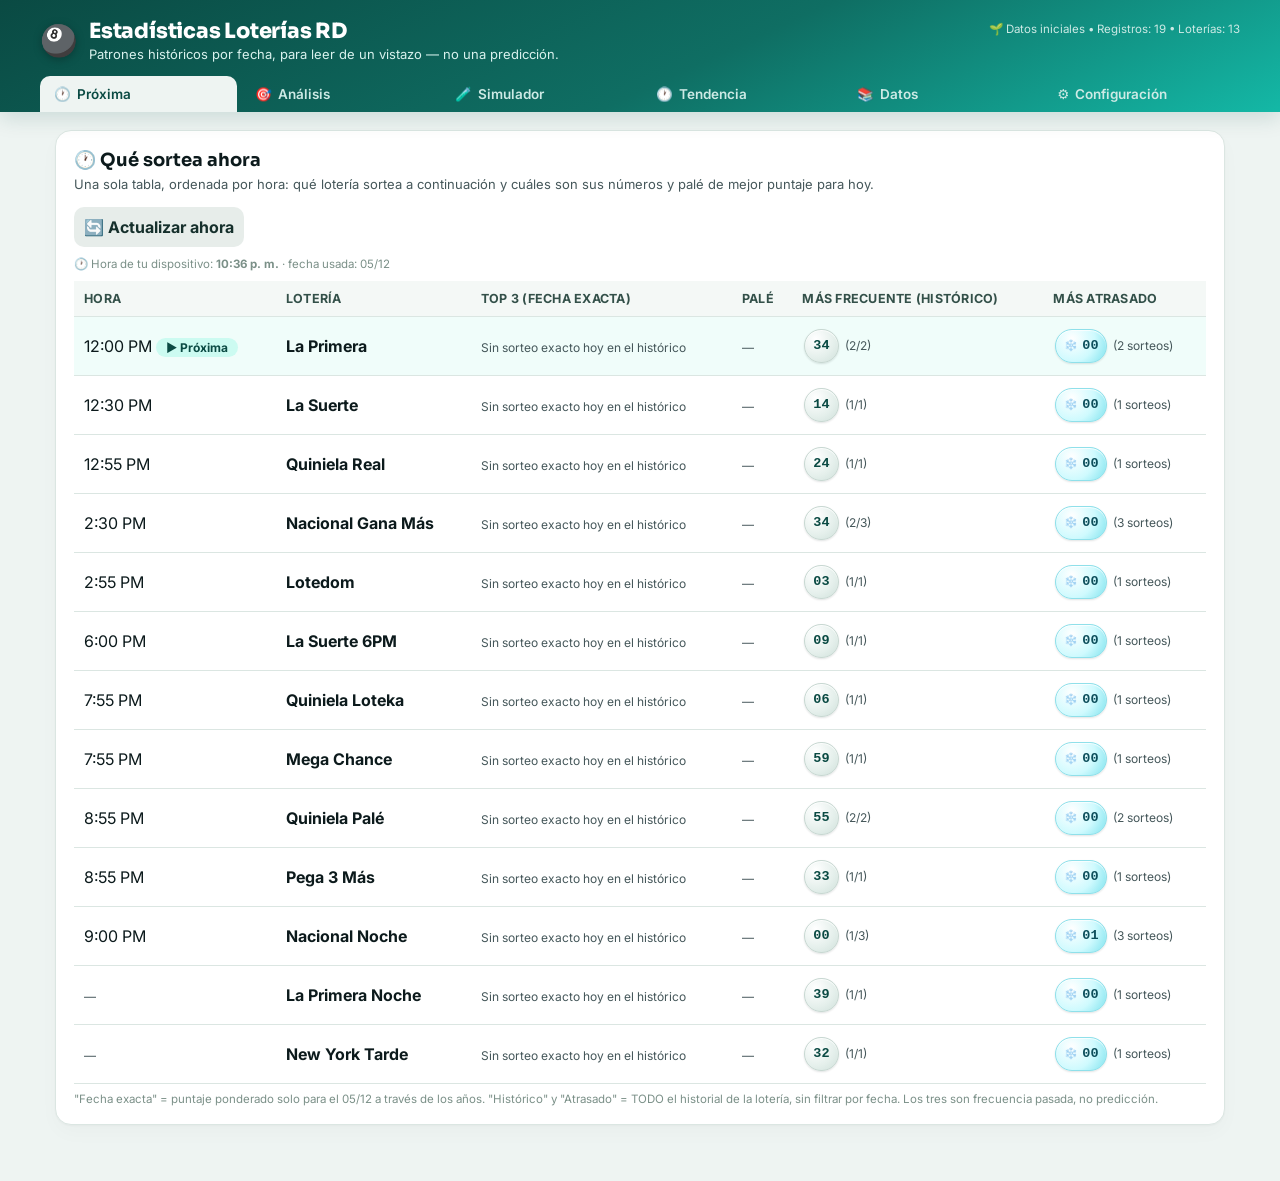
==== commit 1ad477db: "actualizar" ====
--- a/index.html
+++ b/index.html
@@ -24,7 +24,8 @@
   <div class="sync-banner" id="sync-banner"></div>
 
   <nav class="tabs" id="tabs" aria-label="Secciones">
-    <button type="button" class="tab-btn active" data-tab="analysis" onclick="switchTab('analysis')">🎯 <span>Análisis</span></button>
+    <button type="button" class="tab-btn active" data-tab="upcoming" onclick="switchTab('upcoming')">🕐 <span>Próxima</span></button>
+    <button type="button" class="tab-btn" data-tab="analysis" onclick="switchTab('analysis')">🎯 <span>Análisis</span></button>
     <button type="button" class="tab-btn" data-tab="simulator" onclick="switchTab('simulator')">🧪 <span>Simulador</span></button>
     <button type="button" class="tab-btn" data-tab="trend" onclick="switchTab('trend')">🕐 <span>Tendencia</span></button>
     <button type="button" class="tab-btn" data-tab="data" onclick="switchTab('data')">📚 <span>Datos</span></button>
@@ -34,7 +35,18 @@
 
 <main>
 
-<div class="tab-panel active" data-tab-panel="analysis">
+<div class="tab-panel active" data-tab-panel="upcoming">
+  <section class="card">
+    <div class="card-head">
+      <h2>🕐 Qué sortea ahora</h2>
+      <p class="card-sub">Una sola tabla, ordenada por hora: qué lotería sortea a continuación y cuáles son sus números y palé de mejor puntaje para hoy.</p>
+    </div>
+    <div class="actions"><button class="secondary" type="button" onclick="buildUpcomingSummary()">🔄 Actualizar ahora</button></div>
+    <div id="upcoming-results" style="margin-top:10px"></div>
+  </section>
+</div>
+
+<div class="tab-panel" data-tab-panel="analysis">
   <section class="card">
     <div class="card-head">
       <h2>🎯 Análisis por fecha</h2>
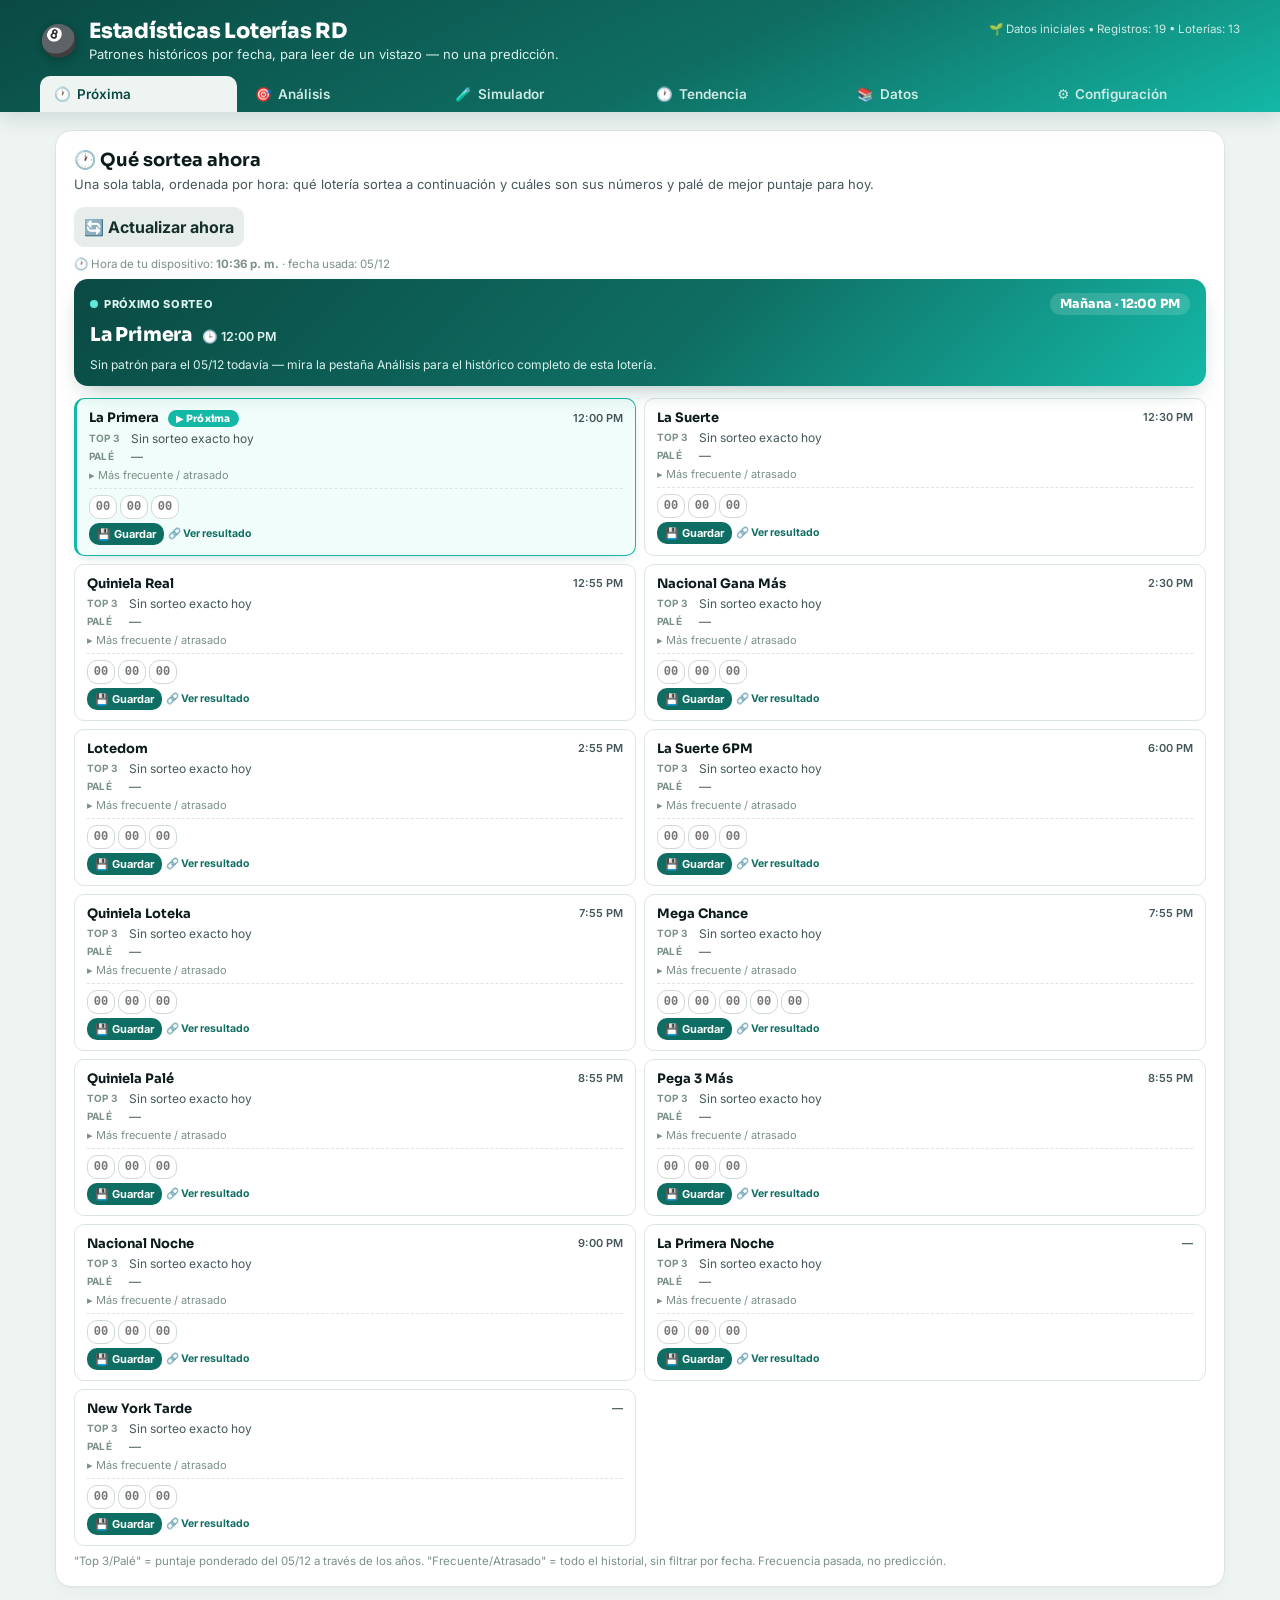
==== commit 9cf8bd5e: "actualizar" ====
--- a/index.html
+++ b/index.html
@@ -113,6 +113,20 @@
     <div class="actions"><button onclick="runSimulationFromUI()">🧪 Simular</button></div>
     <div id="sim-results" style="margin-top:14px"></div>
   </section>
+
+  <section class="card">
+    <div class="card-head">
+      <h2>📊 Backtest agregado</h2>
+      <p class="card-sub">Corre el simulador de arriba automáticamente sobre muchos sorteos pasados (no solo uno) y promedia el acierto. Cada prueba usa <b>únicamente</b> datos anteriores a esa fecha, igual que el simulador de una fecha. También calcula cuánto acertaría alguien eligiendo números al azar, para poder comparar.</p>
+    </div>
+    <div class="grid">
+      <div><label>Lotería</label><select id="backtest-lottery" class="single-lottery-select"></select></div>
+      <div><label>Últimos N sorteos a probar</label><input id="backtest-count" type="number" min="5" max="500" value="50"></div>
+      <div><label>Top</label><select id="backtest-top"><option value="10">10</option><option value="5">5</option><option value="15">15</option><option value="20">20</option></select></div>
+    </div>
+    <div class="actions"><button onclick="runBacktestFromUI()">📊 Correr backtest</button></div>
+    <div id="backtest-results" style="margin-top:14px"></div>
+  </section>
 </div>
 
 <div class="tab-panel" data-tab-panel="trend">
--- a/styles.css
+++ b/styles.css
@@ -807,6 +807,266 @@
   background: #fbe7b8;
 }
 
+/* ============================================
+   PESTAÑA "PRÓXIMA" — TARJETAS COMPACTAS
+   Reemplaza la tabla ancha (7 columnas) por tarjetas apiladas: 1 columna en
+   móvil, 2 en pantallas ≥720px. Los datos secundarios (frecuente/atrasado)
+   van en un <details> plegado para no ocupar espacio de entrada.
+   ============================================ */
+.up-list {
+  display: grid;
+  grid-template-columns: 1fr;
+  gap: 8px;
+}
+@media (min-width: 720px) {
+  .up-list {
+    grid-template-columns: repeat(2, 1fr);
+  }
+}
+.up-card {
+  border: 1px solid var(--line);
+  border-radius: 10px;
+  padding: 10px 12px;
+  background: #fff;
+}
+.up-card.next {
+  background: #f0fdfa;
+  border-color: var(--brand-2);
+  border-left: 3px solid var(--brand-2);
+  box-shadow: 0 4px 14px -6px #0f6e6355;
+}
+.up-head {
+  display: flex;
+  align-items: center;
+  justify-content: space-between;
+  gap: 8px;
+  margin-bottom: 4px;
+  flex-wrap: wrap;
+}
+.up-name {
+  font-family: var(--font-display);
+  font-weight: 700;
+  font-size: 13px;
+  color: var(--ink);
+}
+.up-next-flag {
+  display: inline-flex;
+  align-items: center;
+  gap: 3px;
+  font-size: 10px;
+  font-weight: 800;
+  letter-spacing: .02em;
+  color: #fff;
+  background: var(--brand-2);
+  border-radius: 999px;
+  padding: 2px 8px;
+  margin-left: 6px;
+  vertical-align: middle;
+  white-space: nowrap;
+}
+
+/* ---- Bloque destacado "Próximo sorteo" (pestaña Próxima) ----
+   Antes la única señal de "próxima lotería" era un fondo apenas distinto
+   dentro de la grilla de tarjetas, sin garantía de aparecer arriba. Este
+   bloque se renderiza siempre primero, fuera de la grilla, con la misma
+   identidad visual del header (gradiente de marca) para que sea imposible
+   de pasar por alto y sin depender de recorrer la lista. */
+.next-hero {
+  position: relative;
+  border-radius: 14px;
+  padding: 14px 16px;
+  margin-bottom: 12px;
+  background: linear-gradient(135deg, var(--brand-deep) 0%, var(--brand) 55%, var(--brand-2) 100%);
+  color: #fff;
+  box-shadow: 0 10px 24px -10px #0a4a4366;
+}
+.next-hero-top {
+  display: flex;
+  align-items: center;
+  justify-content: space-between;
+  gap: 8px;
+  flex-wrap: wrap;
+}
+.next-hero-eyebrow {
+  display: inline-flex;
+  align-items: center;
+  gap: 6px;
+  font-size: 11px;
+  font-weight: 800;
+  text-transform: uppercase;
+  letter-spacing: .06em;
+  color: #d9f2ee;
+}
+.next-pulse-dot {
+  width: 8px;
+  height: 8px;
+  border-radius: 50%;
+  background: #5eead4;
+  box-shadow: 0 0 0 0 #5eead499;
+  animation: nextPulse 1.8s ease-out infinite;
+}
+@keyframes nextPulse {
+  0% { box-shadow: 0 0 0 0 #5eead499; }
+  70% { box-shadow: 0 0 0 8px #5eead400; }
+  100% { box-shadow: 0 0 0 0 #5eead400; }
+}
+@media (prefers-reduced-motion: reduce) {
+  .next-pulse-dot { animation: none; }
+}
+.next-hero-countdown {
+  font-family: var(--font-display);
+  font-weight: 800;
+  font-size: 12.5px;
+  background: #ffffff26;
+  padding: 3px 10px;
+  border-radius: 999px;
+  white-space: nowrap;
+}
+.next-hero-main {
+  display: flex;
+  align-items: baseline;
+  flex-wrap: wrap;
+  gap: 10px;
+  margin-top: 8px;
+}
+.next-hero-name {
+  font-family: var(--font-display);
+  font-weight: 800;
+  font-size: 19px;
+  letter-spacing: -.01em;
+}
+.next-hero-time {
+  font-size: 12.5px;
+  color: #d9f2ee;
+  font-weight: 600;
+}
+.next-hero-picks {
+  display: flex;
+  flex-wrap: wrap;
+  gap: 16px;
+  margin-top: 10px;
+}
+.next-hero-pick-group {
+  display: flex;
+  align-items: center;
+  flex-wrap: wrap;
+  gap: 6px;
+}
+.next-hero-tag {
+  font-size: 10px;
+  font-weight: 800;
+  text-transform: uppercase;
+  letter-spacing: .02em;
+  color: #d9f2ee;
+  min-width: 30px;
+}
+.next-hero-empty {
+  margin-top: 10px;
+  font-size: 12px;
+  color: #d9f2ee;
+}
+.up-time {
+  font-size: 11px;
+  font-weight: 600;
+  color: var(--ink-soft);
+  white-space: nowrap;
+}
+.up-row-line {
+  display: flex;
+  align-items: center;
+  flex-wrap: wrap;
+  gap: 4px;
+  font-size: 12px;
+  margin-top: 3px;
+}
+.up-tag {
+  font-size: 10px;
+  font-weight: 700;
+  text-transform: uppercase;
+  letter-spacing: .02em;
+  color: #7b9088;
+  min-width: 38px;
+}
+.num-sm {
+  min-width: 26px;
+  height: 26px;
+  padding: 0 4px;
+  font-size: 11px;
+  margin: 1px;
+}
+.up-more {
+  margin-top: 4px;
+}
+.up-more summary {
+  font-size: 11px;
+  color: #7b9088;
+  cursor: pointer;
+  list-style: none;
+}
+.up-more summary::-webkit-details-marker {
+  display: none;
+}
+.up-more summary::before {
+  content: '▸ ';
+}
+.up-more[open] summary::before {
+  content: '▾ ';
+}
+.up-more-body {
+  margin-top: 3px;
+}
+.up-result {
+  margin-top: 6px;
+  padding-top: 6px;
+  border-top: 1px dashed var(--line);
+}
+.today-result-form {
+  display: flex;
+  flex-direction: column;
+  gap: 4px;
+}
+.today-result-inputs {
+  display: flex;
+  gap: 3px;
+  flex-wrap: wrap;
+}
+.result-num-input {
+  width: 28px;
+  padding: 4px 0;
+  text-align: center;
+  font-family: var(--font-mono);
+  font-weight: 700;
+  font-size: 12px;
+}
+.today-result-actions {
+  display: flex;
+  gap: 4px;
+}
+.small-btn {
+  width: auto;
+  padding: 4px 8px;
+  font-size: 11px;
+}
+.today-result-error {
+  margin: 0;
+}
+.today-result-display {
+  display: flex;
+  align-items: center;
+  flex-wrap: wrap;
+  gap: 4px;
+}
+.up-check-link {
+  font-size: 10.5px;
+  color: var(--brand);
+  font-weight: 700;
+  text-decoration: none;
+  align-self: center;
+}
+.up-check-link:hover {
+  text-decoration: underline;
+}
+
 /* ---- Responsive ---- */
 @media (max-width: 640px) {
   header .meta {
